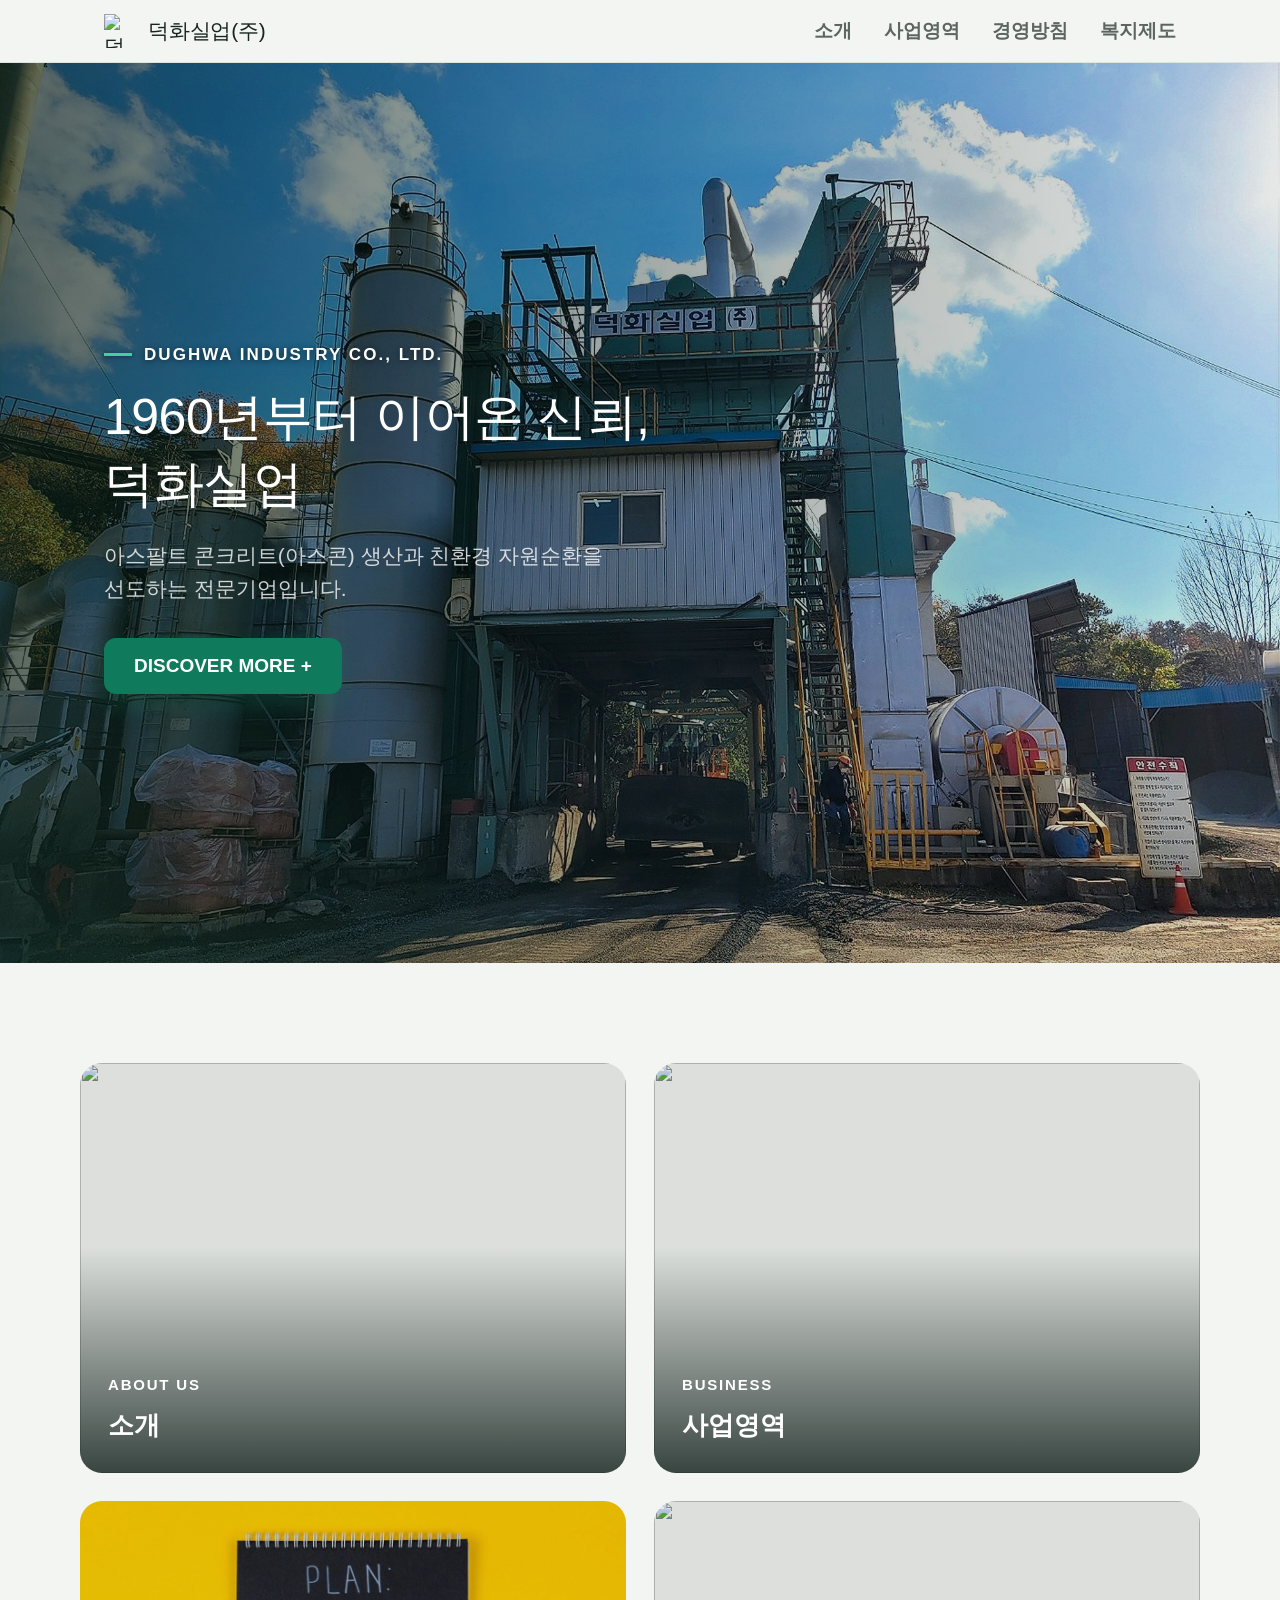
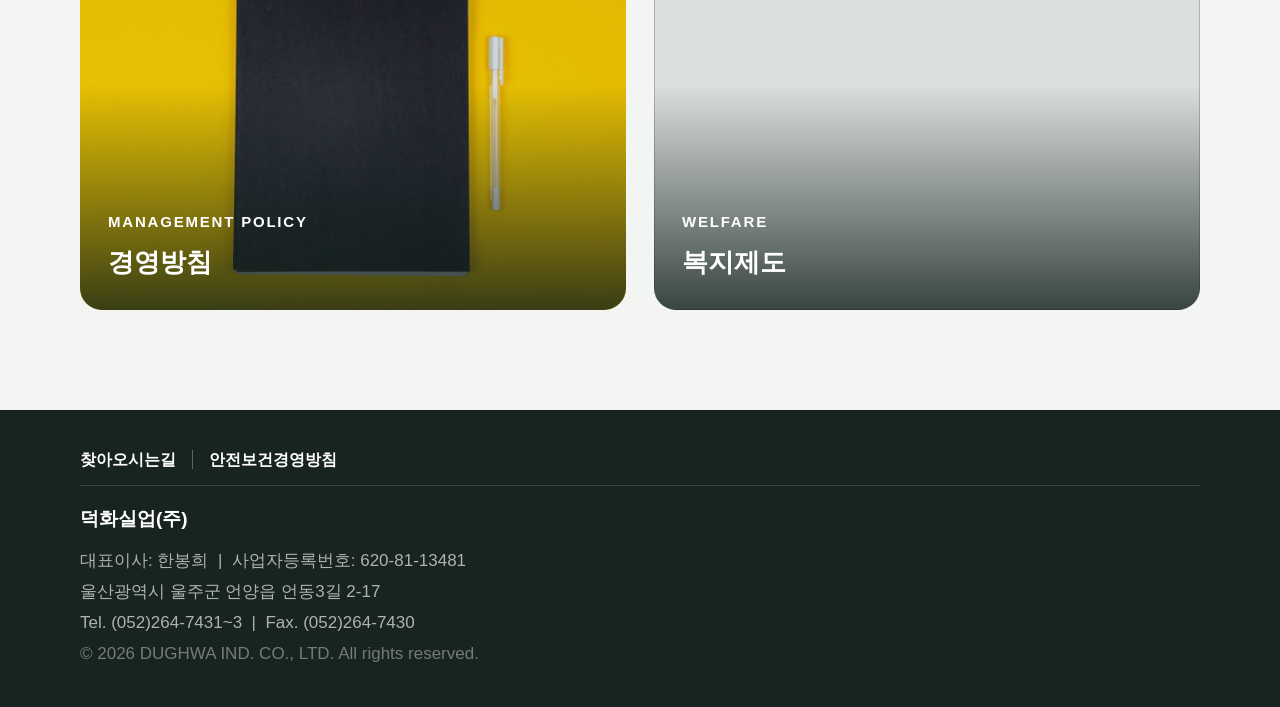
==== index.html @ 5bfc0c5b "생산 품목 5칸의 빈 칸 해소(윗줄 3·아랫줄 2 확장), 포장 구성에 마우스 올린 층이 커지는 효과 추가 Co-Authored-By: Claude Sonnet 5.5 <norep" ====
<!DOCTYPE html>
<html lang="ko">
<head>
<meta charset="UTF-8">
<meta name="viewport" content="width=device-width, initial-scale=1.0">
<title>덕화실업(주)</title>
<meta name="description" content="덕화실업(주) 홈페이지">
<link rel="preconnect" href="https://fonts.googleapis.com">
<link rel="preconnect" href="https://fonts.gstatic.com" crossorigin>
<link href="https://fonts.googleapis.com/css2?family=Black+Han+Sans&display=swap" rel="stylesheet">
<link rel="stylesheet" href="https://cdn.jsdelivr.net/gh/orioncactus/pretendard@v1.3.9/dist/web/variable/pretendardvariable-dynamic-subset.min.css">
<link rel="stylesheet" href="css/style.css?v=19">
</head>
<body>

<header class="site-header" id="siteHeader">
  <div class="header-inner">
    <a href="index.html" class="logo">
      <span class="logo-mark"><img src="img/logo.png" alt="덕화실업"></span>
      <span class="logo-text">덕화실업(주)</span>
    </a>
    <nav class="site-nav" id="siteNav">
      <a href="about.html">소개</a>
      <a href="business.html">사업영역</a>
      <a href="policy.html">경영방침</a>
      <a href="welfare.html">복지제도</a>
    </nav>
    <button class="nav-toggle" id="navToggle" aria-label="메뉴 열기" aria-expanded="false">
      <span></span><span></span><span></span>
    </button>
  </div>
</header>

<main>

  <section class="hero" id="home">
    <div class="hero-bg hero-slideshow" aria-hidden="true" id="heroSlideshow">
      <img src="img/hero-plant.jpg" alt="" class="is-active">
      <img src="img/hero-dryer.jpg" alt="">
      <img src="img/hero-crusher.jpg" alt="">
      <div class="hero-overlay"></div>
    </div>
    <div class="hero-content">
      <p class="eyebrow">DUGHWA INDUSTRY CO., LTD.</p>
      <h1>1960년부터 이어온 신뢰,<br>덕화실업</h1>
      <p class="hero-sub">아스팔트 콘크리트(아스콘) 생산과 친환경 자원순환을 선도하는 전문기업입니다.</p>
      <a href="#home-links" class="btn-primary">DISCOVER MORE +</a>
    </div>
  </section>

  <section class="home-links" id="home-links">
    <div class="home-links-inner">
      <div class="home-link-grid">
        <a href="about.html" class="home-link-card">
          <img src="img/plant-crusher.jpg" alt="">
          <div class="home-link-tint"></div>
          <div class="home-link-caption">
            <p class="preview-eyebrow">ABOUT US</p>
            <h3>소개</h3>
          </div>
          <div class="home-link-overlay">
            <p class="preview-eyebrow">ABOUT US</p>
            <h3>소개</h3>
            <p>60년이 넘는 시간 동안 아스콘 생산의 한 길을 걸어온 덕화실업의 회사 소개와 연혁을 확인해보세요.</p>
            <span class="preview-link">바로가기 →</span>
          </div>
        </a>
        <a href="business.html" class="home-link-card">
          <img src="img/home-business-photo.jpg" alt="">
          <div class="home-link-tint"></div>
          <div class="home-link-caption">
            <p class="preview-eyebrow">BUSINESS</p>
            <h3>사업영역</h3>
          </div>
          <div class="home-link-overlay">
            <p class="preview-eyebrow">BUSINESS</p>
            <h3>사업영역</h3>
            <p>일반가열아스콘부터 자원순환형 신제품 순환상온아스팔트까지, 덕화실업의 사업영역을 소개합니다.</p>
            <span class="preview-link">바로가기 →</span>
          </div>
        </a>
        <a href="policy.html" class="home-link-card">
          <img src="img/policy-plan.jpg" alt="">
          <div class="home-link-tint"></div>
          <div class="home-link-caption">
            <p class="preview-eyebrow">MANAGEMENT POLICY</p>
            <h3>경영방침</h3>
          </div>
          <div class="home-link-overlay">
            <p class="preview-eyebrow">MANAGEMENT POLICY</p>
            <h3>경영방침</h3>
            <p>품질에는 정직을, 환경에는 책임을, 현장에는 안전을 — 덕화실업의 경영방침을 확인해보세요.</p>
            <span class="preview-link">바로가기 →</span>
          </div>
        </a>
        <a href="welfare.html" class="home-link-card">
          <img src="img/home-welfare-photo.jpg" alt="">
          <div class="home-link-tint"></div>
          <div class="home-link-caption">
            <p class="preview-eyebrow">WELFARE</p>
            <h3>복지제도</h3>
          </div>
          <div class="home-link-overlay">
            <p class="preview-eyebrow">WELFARE</p>
            <h3>복지제도</h3>
            <p>임직원과 함께 성장하는 덕화실업의 복지제도를 확인해보세요.</p>
            <span class="preview-link">바로가기 →</span>
          </div>
        </a>
      </div>
    </div>
  </section>

</main>

<footer class="site-footer">
  <div class="footer-inner">
    <div class="footer-links"><a href="about.html#location">찾아오시는길</a><a href="safety.html">안전보건경영방침</a></div>
    <div class="footer-logo">덕화실업(주)</div>
    <p>대표이사: 한봉희 &nbsp;|&nbsp; 사업자등록번호: 620-81-13481</p>
    <p>울산광역시 울주군 언양읍 언동3길 2-17</p>
    <p>Tel. (052)264-7431~3 &nbsp;|&nbsp; Fax. (052)264-7430</p>
    <p class="footer-copy">© 2026 DUGHWA IND. CO., LTD. All rights reserved.</p>
  </div>
</footer>

<script src="js/script.js?v=2"></script>
</body>
</html>
---- css/style.css ----
:root {
  --ink: #182420;
  --ink-soft: #5c655f;
  --stone: #26302c;
  --accent: #0f7a5c;
  --accent-dark: #0b5a43;
  --bg: #f3f5f2;
  --card-bg: #ffffff;
  --border: #dde3dd;
  --max: 1120px;
}

* { margin: 0; padding: 0; box-sizing: border-box; }
html { scroll-snap-type: none; }
@media (max-width: 640px) { html { scroll-behavior: smooth; } }

body {
  font-family: "Pretendard Variable", Pretendard, -apple-system, sans-serif;
  font-size: 21px;
  color: var(--ink);
  background: var(--bg);
  line-height: 1.6;
  word-break: keep-all;
  overflow-wrap: break-word;
  overflow-x: hidden; /* .section-band 의 100vw 풀블리드가 스크롤바 폭만큼 살짝 넘치는 것 방지 */
}

h1, h2, h3, .btn-primary, .preview-link {
  font-family: "Pretendard Variable", Pretendard, -apple-system, sans-serif;
}

img, svg { display: block; max-width: 100%; }
a { color: inherit; text-decoration: none; }

/* ---------- Header ---------- */
.site-header {
  position: sticky;
  top: 0;
  z-index: 100;
  background: rgba(243, 245, 242, 0.9);
  backdrop-filter: blur(8px);
  border-bottom: 1px solid var(--border);
}
.header-inner {
  max-width: var(--max);
  margin: 0 auto;
  display: flex;
  align-items: center;
  justify-content: space-between;
  padding: 14px 24px;
}
.logo { display: flex; align-items: center; gap: 10px; }
.logo-mark { width: 34px; height: 34px; flex-shrink: 0; }
.logo-mark svg, .logo-mark img { width: 100%; height: 100%; object-fit: contain; }
.logo-text { font-family: "Pretendard Variable", Pretendard, -apple-system, sans-serif; font-size: 21px; font-weight: 500; letter-spacing: -0.01em; }
.logo-text em { font-style: normal; font-weight: 600; color: var(--ink-soft); margin-left: 2px; }

.site-nav { display: flex; gap: 32px; }
.site-nav a { font-size: 19px; font-weight: 600; color: var(--ink-soft); transition: color .15s; }
.site-nav a:hover, .site-nav a.active { color: var(--accent-dark); }

.nav-toggle {
  display: none;
  flex-direction: column;
  justify-content: center;
  gap: 5px;
  width: 34px; height: 34px;
  background: none; border: none; cursor: pointer;
}
.nav-toggle span { width: 100%; height: 2px; background: var(--ink); border-radius: 2px; }

/* ---------- Slow zoom (Ken Burns) ---------- */
@keyframes slowZoom {
  from { transform: scale(1); }
  to { transform: scale(1.12); }
}
.hero-bg img {
  /* 확대(slowZoom) 효과는 사진이 너무 확대돼 보여 제거 */
  animation: none;
}

/* ---------- Hero ---------- */
.hero {
  position: relative;
  min-height: 100vh;
  display: flex;
  align-items: center;
  overflow: hidden;
  color: #fff;
  scroll-snap-align: start;
}
.hero-bg { position: absolute; inset: 0; z-index: 0; overflow: hidden; }
.hero-bg svg, .hero-bg img { width: 100%; height: 100%; object-fit: cover; display: block; }
.hero-slideshow img {
  position: absolute;
  inset: 0;
  opacity: 0;
  transition: opacity 1.4s ease;
}
.hero-slideshow img.is-active { opacity: 1; }

.hero-overlay {
  position: absolute;
  inset: 0;
  background: linear-gradient(90deg, rgba(8,28,20,.66) 0%, rgba(8,28,20,.40) 45%, rgba(8,28,20,.10) 100%);
}
.hero-content {
  position: relative;
  z-index: 1;
  max-width: var(--max);
  margin: 0 auto;
  padding: 100px 24px;
  width: 100%;
}
.eyebrow {
  display: inline-flex;
  align-items: center;
  gap: 12px;
  font-size: 17px;
  font-weight: 700;
  letter-spacing: 0.12em;
  color: #fff;
  margin-bottom: 16px;
  text-shadow: 0 1px 6px rgba(0,0,0,.6);
}
.eyebrow::before {
  content: "";
  width: 28px;
  height: 3px;
  background: #3fd0a2;
  box-shadow: 0 1px 4px rgba(0,0,0,.45);
}
.hero h1 {
  font-size: 50px;
  font-weight: 400;
  letter-spacing: -0.01em;
  line-height: 1.35;
  margin-bottom: 20px;
}
.hero-sub {
  font-size: 21px;
  color: rgba(255,255,255,0.8);
  max-width: 560px;
  margin-bottom: 32px;
}
.btn-primary {
  display: inline-block;
  background: var(--accent);
  color: #fff;
  font-weight: 700;
  font-size: 19px;
  padding: 13px 30px;
  border-radius: 12px;
  box-shadow: 0 10px 24px rgba(15,122,92,.28);
  transition: background .15s, transform .15s, box-shadow .15s;
}
.btn-primary:hover { background: var(--accent-dark); transform: translateY(-2px); box-shadow: 0 14px 28px rgba(15,122,92,.34); }

/* ---------- Page banner (subpages) - 포인트 바로 장성아스콘과 차별화 ---------- */
.page-banner {
  position: relative;
  min-height: 260px;
  display: flex;
  align-items: center;
  overflow: hidden;
  color: #fff;
  background: var(--ink);
}
.page-banner .hero-bg img { object-fit: cover; object-position: center 35%; }
.banner-accent-bar {
  height: 6px;
  background: linear-gradient(90deg, var(--accent) 0%, var(--accent-dark) 100%);
}
.page-banner-content {
  position: relative;
  z-index: 1;
  max-width: var(--max);
  margin: 0 auto;
  padding: 0 24px;
  width: 100%;
}
.page-banner h1 { font-size: 39px; font-weight: 400; letter-spacing: -0.01em; }

/* ---------- Home links: 카드형 그리드 (장성아스콘의 풀스크린 스크롤스냅 방식과 구조 차별화) ---------- */
.home-links { padding: 100px 24px; background: var(--bg); }
.home-links-inner { max-width: var(--max); margin: 0 auto; }
.home-link-grid { display: grid; grid-template-columns: repeat(2, 1fr); gap: 28px; }
.home-link-card {
  position: relative;
  display: block;
  aspect-ratio: 4 / 3;
  border-radius: 22px;
  overflow: hidden;
  transition: transform .2s ease, box-shadow .2s ease;
}
.home-link-card:hover { transform: translateY(-4px); box-shadow: 0 20px 40px rgba(15,30,25,.2); }
.home-link-card > img { position: absolute; inset: 0; width: 100%; height: 100%; object-fit: cover; display: block; transition: transform .5s ease; }
.home-link-card:hover > img { transform: scale(1.08); }
.home-link-tint { position: absolute; inset: 0; background: linear-gradient(180deg, rgba(15,30,25,.1) 45%, rgba(15,30,25,.82) 100%); }
.home-link-caption { position: absolute; left: 0; right: 0; bottom: 0; padding: 26px 28px; transition: opacity .2s ease; }
.home-link-card:hover .home-link-caption { opacity: 0; }
.home-link-caption .preview-eyebrow, .home-link-caption h3 { color: #fff; }
.home-link-caption h3 { font-size: 26px; font-weight: 600; margin-top: 8px; }
.home-link-overlay {
  position: absolute;
  inset: 0;
  display: flex;
  flex-direction: column;
  align-items: center;
  justify-content: center;
  text-align: center;
  padding: 28px;
  background: rgba(11,90,67,.93);
  opacity: 0;
  transition: opacity .3s ease;
}
.home-link-card:hover .home-link-overlay { opacity: 1; }
.home-link-overlay .preview-eyebrow { color: rgba(255,255,255,.85); }
.home-link-overlay h3 { color: #fff; font-size: 24px; font-weight: 600; margin: 8px 0 12px; }
.home-link-overlay p { font-size: 15px; color: rgba(255,255,255,.92); line-height: 1.65; margin-bottom: 16px; max-width: 320px; }
.home-link-overlay .preview-link { color: #fff; border-bottom-color: #fff; }
.preview-eyebrow { font-size: 15px; font-weight: 700; letter-spacing: 0.12em; color: var(--accent); }
.preview-link {
  display: inline-flex;
  align-items: center;
  gap: 6px;
  font-weight: 600;
  font-size: 17px;
  color: var(--ink);
  width: fit-content;
  border-bottom: 2px solid var(--accent);
  padding-bottom: 4px;
  transition: color .15s;
}
.preview-link:hover { color: var(--accent-dark); }

@media (max-width: 760px) {
  .home-link-grid { grid-template-columns: 1fr; }
  .home-links { padding: 72px 20px; }
}

/* ---------- Sections ---------- */
.section { padding: 88px 24px; }
.section-inner { max-width: var(--max); margin: 0 auto; }
.section-desc { color: var(--ink); font-size: 23px; font-weight: 600; line-height: 1.6; margin-bottom: 40px; }

/* 소개 페이지: 개요/CEO인사말/연혁/오시는길이 흰색-기본색 밴드로 번갈아 이어짐 */
.section-about, .section-business, .section-people, .section-welfare { background: var(--bg); padding: 0; }

/* 사업영역 이동탭 (인성 홈페이지 "연구개발" 탭 구도 참고) - 가운데 정렬, 클릭 시 화면 전환 */
.biz-tabs {
  position: sticky;
  top: 63px;
  z-index: 40;
  background: var(--card-bg);
  border-bottom: 1px solid var(--border);
  display: flex;
  justify-content: center;
  gap: 8px;
}
.biz-tabs button {
  appearance: none;
  -webkit-appearance: none;
  background: none;
  border: none;
  border-bottom: 3px solid transparent;
  font-family: "Pretendard Variable", Pretendard, -apple-system, sans-serif;
  cursor: pointer;
  text-align: center;
  padding: 20px 28px;
  font-size: 16px;
  font-weight: 700;
  letter-spacing: .04em;
  color: var(--ink-soft);
  transition: color .15s, border-color .15s;
}
.biz-tabs button:hover { color: var(--ink); }
.biz-tabs button.active { color: var(--accent-dark); border-bottom-color: var(--accent); }

@media (max-width: 640px) {
  .biz-tabs button { font-size: 13px; padding: 16px 14px; }
}
.section-title-plain {
  font-family: "Pretendard Variable", Pretendard, -apple-system, sans-serif;
  font-size: 28px;
  font-weight: 600;
  color: var(--ink);
  margin-bottom: 24px;
}
.section-band {
  position: relative;
  left: 50%;
  transform: translateX(-50%);
  width: 100vw;
  padding: 64px 0;
}
.section-band.band-white { background: var(--card-bg); }
.section-band.band-base { background: var(--bg); }
.section-band-inner { max-width: var(--max); margin: 0 auto; padding: 0 24px; }

.overview-panel { padding-top: 8px; }
.overview-title { text-align: center; font-size: 28px; font-weight: 600; margin-bottom: 32px; }
.overview-lead { text-align: center; font-size: 25px; font-weight: 700; line-height: 1.55; margin: 0 auto 48px; max-width: 780px; }
.overview-lead strong { color: var(--accent-dark); }

.overview-body { display: flex; align-items: center; gap: 48px; }
.overview-text { flex: 1 1 55%; min-width: 0; }
.overview-text p { font-size: 17px; color: var(--ink-soft); line-height: 1.8; margin-bottom: 16px; }
.overview-text p:last-child { margin-bottom: 0; }
.overview-text strong { color: var(--ink); }
.overview-photo { flex: 1 1 45%; border-radius: 22px; overflow: hidden; box-shadow: 0 16px 40px rgba(15,30,25,.14); }
.overview-photo img { width: 100%; height: 100%; object-fit: cover; }
.overview-photo-sketch {
  background: #fff;
  border: 1px solid var(--border);
  box-shadow: none;
  padding: 12px;
}
.overview-photo-sketch img { object-fit: contain; }

@media (max-width: 760px) {
  .overview-body { flex-direction: column-reverse; gap: 24px; }
  .overview-text, .overview-photo { flex: none; width: 100%; }
}

/* 연혁: 10년 단위 구간이 좌우로 번갈아 배치되는 타임라인 */
.decade-timeline { display: flex; flex-direction: column; gap: 64px; margin-top: 8px; }
.decade-label { text-align: center; margin-bottom: 36px; }
.decade-label h4 { font-size: 24px; font-weight: 600; color: var(--ink); margin-bottom: 10px; }
.decade-range { display: block; font-size: 42px; font-weight: 700; color: var(--accent); letter-spacing: .02em; line-height: 1.1; }

.decade-row { display: grid; grid-template-columns: 1fr 1fr; }
.decade-content { display: flex; flex-direction: column; gap: 28px; max-width: 460px; }

.decade-row.align-right { justify-items: start; }
.decade-row.align-right .decade-content {
  grid-column: 2;
  position: relative;
  border-left: 2px solid var(--border);
  padding-left: 30px;
}
.decade-row.align-left { justify-items: end; }
.decade-row.align-left .decade-content {
  grid-column: 1;
  position: relative;
  border-right: 2px solid var(--border);
  padding-right: 30px;
  text-align: right;
}

/* 구간 시작점을 표시하는 큰 원형 마커 (연혁 구간당 1개) */
.decade-content::before {
  content: "";
  position: absolute;
  top: -6px;
  width: 14px;
  height: 14px;
  border-radius: 50%;
  background: var(--card-bg);
  border: 3px solid var(--accent);
}
.decade-row.align-right .decade-content::before { left: -8px; }
.decade-row.align-left .decade-content::before { right: -8px; }

/* 각 연도 항목은 작은 눈금으로 표시 */
.decade-entry { position: relative; }
.decade-entry::before {
  content: "";
  position: absolute;
  top: 15px;
  width: 14px;
  height: 2px;
  background: var(--border);
}
.decade-row.align-right .decade-entry::before { left: -30px; }
.decade-row.align-left .decade-entry::before { right: -30px; }

.decade-year { display: block; font-size: 26px; font-weight: 700; color: var(--ink); margin-bottom: 6px; }
.decade-desc { display: block; font-size: 16px; color: var(--ink-soft); line-height: 1.55; }

@media (max-width: 760px) {
  .decade-row.align-right, .decade-row.align-left { grid-template-columns: 1fr; justify-items: stretch; }
  .decade-row.align-right .decade-content,
  .decade-row.align-left .decade-content {
    grid-column: 1;
    max-width: none;
    border-left: 2px solid var(--border);
    border-right: none;
    padding-left: 26px;
    padding-right: 0;
    text-align: left;
  }
  .decade-row.align-left .decade-content::before { left: -8px; right: auto; }
  .decade-row.align-left .decade-entry::before { left: -26px; right: auto; }
}

.panel {
  background: var(--card-bg);
  border: 1px solid var(--border);
  border-radius: 22px;
  padding: 32px 28px;
}
.subsection { margin-top: 56px; }
.subsection-title { font-size: 25px; font-weight: 400; margin-bottom: 20px; }
.subsection .panel { margin-top: 0; }
.panel > .subsection-title { padding-left: 24px; margin-bottom: 24px; }

/* 개요/CEO인사말/오시는길 제목: Black Han Sans 대신 Pretendard로 얇게 */
.overview-title,
.ceo-section .subsection-title,
#location .subsection-title {
  font-family: "Pretendard Variable", Pretendard, -apple-system, sans-serif;
  font-weight: 600;
}

.ceo-section { text-align: center; }
.ceo-greeting p { font-size: 19px; color: var(--ink); line-height: 1.8; margin: 0 auto 16px; max-width: 760px; }
.ceo-greeting p:last-child { margin-bottom: 0; }
.ceo-name { text-align: center; font-size: 19px; }
.ceo-name strong { font-size: 22px; }

.info-table { display: flex; flex-direction: column; }
.info-table > div {
  display: flex;
  padding: 14px 0;
  border-bottom: 1px solid var(--border);
  font-size: 19px;
}
.info-table > div:last-child { border-bottom: none; padding-bottom: 0; }
.info-table dt { width: 120px; flex-shrink: 0; font-weight: 700; color: var(--ink-soft); }
.info-table dd { font-weight: 500; }

.timeline { display: flex; flex-direction: column; }
.timeline-item {
  display: flex;
  gap: 24px;
  padding: 12px 0;
  border-bottom: 1px solid var(--border);
  font-size: 18px;
}
.timeline-item:last-child { border-bottom: none; padding-bottom: 0; }
.timeline-date { width: 98px; flex-shrink: 0; font-weight: 700; color: var(--accent-dark); }
.timeline-desc { color: var(--ink); }

.location-grid { display: grid; grid-template-columns: 1fr; gap: 24px; align-items: start; }
.location-panel h3 { font-size: 21px; font-weight: 600; margin-bottom: 14px; color: var(--accent-dark); }
.location-panel p { font-size: 19px; color: var(--ink-soft); margin-top: 2px; }
.location-bar {
  border-top: 1px solid var(--border);
  border-bottom: 1px solid var(--border);
  padding: 16px 0;
  display: flex;
  flex-direction: column;
  gap: 8px;
  margin-bottom: 20px;
}
.location-bar-item { display: flex; gap: 14px; font-size: 16px; }
.location-bar-item strong { width: 96px; flex-shrink: 0; font-weight: 700; }
.location-bar-item span { color: var(--ink-soft); }
.location-map iframe { width: 100%; height: 320px; border: 0; border-radius: 20px; display: block; }
.map-link {
  display: inline-block;
  margin-top: 10px;
  font-size: 14px;
  font-weight: 700;
  color: var(--accent-dark);
}
.map-link:hover { text-decoration: underline; }

/* ---------- Business cards ---------- */
.section-business { background: var(--card-bg); }
.card-grid { margin-top: 40px; display: grid; grid-template-columns: repeat(3, 1fr); gap: 24px; }
.card {
  background: var(--bg);
  border: 1px solid var(--border);
  border-radius: 22px;
  padding: 32px 28px;
}
.card-icon { display: inline-flex; width: 48px; height: 48px; color: var(--accent-dark); margin-bottom: 20px; }
.card h3 { font-size: 22px; font-weight: 700; margin-bottom: 8px; }
.card p { font-size: 19px; color: var(--ink-soft); line-height: 1.7; }

/* ---------- 사업영역: 제목 뱃지 ---------- */
.pavement-title {
  display: inline-block;
  margin-top: 48px;
  margin-bottom: 16px;
  padding: 8px 16px;
  background: var(--ink);
  color: #fff;
  border-radius: 12px;
  font-size: 18px;
  font-weight: 700;
  box-shadow: 0 6px 16px rgba(15,30,25,.25);
}
h3.pavement-title:first-of-type { margin-top: 8px; }
.pavement-title-lg { margin-top: 96px; }

/* ---------- 제품 카드 ---------- */
.product-grid { display: grid; grid-template-columns: repeat(2, 1fr); gap: 16px; }
.product-card {
  background: var(--card-bg);
  border: 1px solid var(--border);
  border-radius: 20px;
  padding: 24px;
}
.product-card h4 { font-size: 19px; font-weight: 600; margin-bottom: 6px; }
.product-card h4 em { display: block; font-style: normal; font-weight: 500; font-size: 13px; color: var(--ink-soft); margin-top: 2px; }
.product-card p { font-size: 15px; color: var(--ink-soft); line-height: 1.6; }

@media (max-width: 640px) {
  .product-grid { grid-template-columns: 1fr; }
}

/* ---------- 아스콘의 재료: 완성품(중앙)-재료(동서남북) 다이어그램, 마우스오버로 설명 전환 ---------- */
.material-showcase {
  position: relative;
  margin-top: 24px;
  background: var(--card-bg);
  border: 1px solid var(--border);
  border-radius: 22px;
  padding: 36px;
}
.material-diagram { display: flex; align-items: center; gap: 56px; }

/* 다이어그램: 400x400 고정 캔버스에 중앙(완성품)+동서남북(재료) 배치, 연결선은 절대좌표 계산값 (호버 확대시 겹침 방지를 위해 간격 확장) */
.material-diagram-visual {
  position: relative;
  flex: 0 0 400px;
  width: 400px;
  height: 436px;
}
.material-line {
  position: absolute;
  background: var(--border);
  z-index: 0;
  transition: background-color .2s ease;
}
.line-top { left: 198.5px; top: 100px; width: 3px; height: 45px; }
.line-bottom { left: 198.5px; top: 255px; width: 3px; height: 45px; }
.line-left { left: 100px; top: 198.5px; width: 45px; height: 3px; }
.line-right { left: 255px; top: 198.5px; width: 45px; height: 3px; }

.material-node {
  position: absolute;
  z-index: 1;
  appearance: none;
  -webkit-appearance: none;
  background: none;
  border: none;
  padding: 0;
  cursor: pointer;
  display: flex;
  flex-direction: column;
  align-items: center;
  gap: 16px;
}
.material-node img {
  display: block;
  object-fit: cover;
  border: 3px solid var(--card-bg);
  box-shadow: 0 6px 16px rgba(15,30,25,.18);
  transition: filter .25s ease, transform .25s ease, box-shadow .25s ease, border-color .25s ease;
}
.material-node-label {
  font-size: 13px;
  font-weight: 600;
  color: var(--ink-soft);
  transition: color .2s ease;
}
.material-node-center { top: 145px; left: 145px; }
.material-node-center img { width: 110px; height: 110px; border-radius: 20px; }
.material-node-top { top: 8px; left: 50%; transform: translateX(-50%); }
.material-node-bottom { top: 300px; left: 50%; transform: translateX(-50%); }
.material-node-left { left: 8px; top: 154px; }
.material-node-right { right: 8px; top: 154px; }
.material-node-top img,
.material-node-bottom img,
.material-node-left img,
.material-node-right img { width: 92px; height: 92px; border-radius: 50%; }

/* 활성/비활성 강조: 활성 노드는 확대+포인트컬러 링, 나머지는 흑백으로 가라앉힘 */
.material-node.is-active img { border-color: var(--accent); transform: scale(1.08); box-shadow: 0 10px 26px rgba(15,122,92,.4); }
.material-node.is-active .material-node-label { color: var(--accent-dark); font-weight: 700; }
.material-node.is-dimmed img { filter: grayscale(75%) brightness(.72); }
.material-node.is-dimmed .material-node-label { color: var(--border); }

.material-text { flex: 1 1 45%; min-width: 0; }
.material-name {
  font-size: 30px;
  font-weight: 700;
  color: var(--accent-dark);
  margin-bottom: 16px;
  transition: opacity .2s ease;
}
.material-desc {
  font-size: 16px;
  line-height: 1.7;
  color: var(--ink-soft);
  margin-bottom: 14px;
  min-height: 1.7em;
}
.material-points { list-style: none; margin: 0; padding: 0; display: flex; flex-direction: column; gap: 8px; }
.material-points li {
  position: relative;
  padding-left: 18px;
  font-size: 15px;
  line-height: 1.6;
  color: var(--ink-soft);
}
.material-points li::before {
  content: "";
  position: absolute;
  left: 0;
  top: 9px;
  width: 6px;
  height: 6px;
  border-radius: 50%;
  background: var(--accent);
}

@media (max-width: 860px) {
  .material-diagram { flex-direction: column; gap: 32px; }
  .material-diagram-visual { flex: none; }
  .material-text { flex: none; width: 100%; }
}


/* ---------- 아스팔트 포장 단면 다이어그램 (덕화실업 제공 참고 도면 기준: 포장=표층~노상, 노체는 별도) ---------- */
.pavement-block { display: flex; gap: 32px; align-items: stretch; }
.pavement-visual {
  flex: 1 1 45%;
  display: flex;
  flex-direction: column;
  border-radius: 22px;
  overflow: hidden;
  box-shadow: 0 12px 32px rgba(15,30,25,.18);
}
.pavement-layer {
  position: relative;
  display: flex;
  align-items: center;
  padding-left: 20px;
  cursor: pointer;
  outline: none;
  transition: filter .25s ease, flex-grow .45s cubic-bezier(.2,.7,.2,1);
}
.pavement-visual:hover .pavement-layer { filter: brightness(.5) saturate(.7); }
.pavement-visual:hover .pavement-layer:hover,
.pavement-layer:focus-visible { filter: brightness(1.15) saturate(1.05); }
.pavement-layer span {
  display: inline-flex;
  flex-direction: column;
  align-items: flex-start;
  background: rgba(255,255,255,.95);
  color: var(--ink);
  padding: 6px 14px;
  border-radius: 999px;
  font-size: 13px;
  font-weight: 700;
  letter-spacing: .01em;
  box-shadow: 0 4px 12px rgba(0,0,0,.22);
  pointer-events: none;
}
.pavement-layer span em { display: block; font-style: normal; font-weight: 500; font-size: 10px; letter-spacing: normal; opacity: .65; }
/* 실측 두께 비율로 flex-grow 지정: 표층5 : 중간층6 : 기층15 — 각 층은 실제 노면·골재 질감 사진 위에 어두운 막을 얹어 표시 */
.layer-surface { flex: 5; background: linear-gradient(rgba(8,18,14,.30), rgba(8,18,14,.30)), url("../img/pavement/surface.jpg") center / cover; }
.layer-binder { flex: 6; background: linear-gradient(rgba(8,18,14,.28), rgba(8,18,14,.28)), url("../img/pavement/binder.jpg?v=2") center / cover; border-top: 2px solid rgba(255,255,255,.18); }
.layer-base { flex: 15; background: linear-gradient(rgba(8,18,14,.30), rgba(8,18,14,.30)), url("../img/pavement/base.jpg?v=2") center / cover; border-top: 2px solid rgba(255,255,255,.18); }

/* 우측: 클릭/마우스오버한 층 하나만 보여주는 단일 상세 패널 (장성아스콘의 6줄 나열형 목록과 구조 자체를 차별화) */
.pavement-detail {
  flex: 1 1 55%;
  background: var(--ink);
  border-radius: 22px;
  padding: 40px 40px 32px;
  display: flex;
  flex-direction: column;
  justify-content: center;
  color: #fff;
}
.pavement-detail-index { font-size: 13px; font-weight: 700; letter-spacing: .14em; color: var(--accent); margin-bottom: 16px; }
.pavement-detail-name { font-size: 30px; font-weight: 700; margin-bottom: 8px; }
.pavement-detail-spec { display: block; font-size: 14px; color: rgba(255,255,255,.5); margin-bottom: 20px; }
.pavement-detail-desc { font-size: 16px; line-height: 1.75; color: rgba(255,255,255,.85); }
.pavement-detail-hint { margin-top: 28px; padding-top: 20px; border-top: 1px solid rgba(255,255,255,.14); font-size: 13px; color: rgba(255,255,255,.4); }

@media (max-width: 860px) {
  .pavement-block { flex-direction: column; }
  .pavement-visual { flex: none; height: 220px; flex-direction: row; }
}

/* ---------- 아스콘의 종류: 5가지 단면 비교 - 이미지 없이 실제 공장 사진 위 텍스트 타일 그리드, 마우스오버 시 설명 오버레이 ---------- */
.comparison-panel {
  margin-top: 24px;
  background: var(--card-bg);
  border: 1px solid var(--border);
  border-radius: 22px;
  padding: 28px;
}
.comparison-title { font-size: 22px; font-weight: 600; color: var(--ink); margin-bottom: 20px; }
.comparison-title span { display: block; font-size: 14px; font-weight: 500; color: var(--ink-soft); margin-top: 4px; }

.comparison-photo-grid {
  position: relative;
  border-radius: 18px;
  overflow: hidden;
  background: linear-gradient(160deg, var(--accent-dark) 0%, var(--ink) 100%);
}
.comparison-grid { position: relative; display: grid; grid-template-columns: repeat(6, 1fr); }
.comparison-grid .comparison-cell { grid-column: span 2; }
.comparison-grid .comparison-cell:nth-child(n+4) { grid-column: span 3; }
.comparison-cell {
  position: relative;
  min-height: 170px;
  display: flex;
  align-items: center;
  justify-content: center;
  padding: 20px;
  border: 1px solid rgba(255,255,255,.22);
  cursor: pointer;
  overflow: hidden;
}
.comparison-label {
  color: #fff;
  font-size: 18px;
  font-weight: 700;
  text-align: center;
  letter-spacing: .01em;
  transition: opacity .25s ease;
}
.comparison-cell:hover .comparison-label { opacity: 0; }
.comparison-overlay {
  position: absolute;
  inset: 0;
  display: flex;
  flex-direction: column;
  align-items: center;
  justify-content: center;
  text-align: center;
  padding: 20px;
  background: rgba(15,122,92,.94);
  opacity: 0;
  transition: opacity .3s ease;
  pointer-events: none;
}
.comparison-cell:hover .comparison-overlay { opacity: 1; }
.comparison-overlay h5 { color: #fff; font-size: 16px; font-weight: 700; margin-bottom: 4px; }
.comparison-overlay h5 em { display: block; font-style: normal; font-weight: 500; font-size: 12px; color: rgba(255,255,255,.8); margin-top: 2px; }
.comparison-overlay p { color: rgba(255,255,255,.95); font-size: 13px; line-height: 1.55; margin-top: 8px; }

@media (max-width: 760px) {
  .comparison-grid { grid-template-columns: repeat(2, 1fr); }
  .comparison-grid .comparison-cell, .comparison-grid .comparison-cell:nth-child(n+4) { grid-column: auto; }
  .comparison-grid .comparison-cell:last-child { grid-column: 1 / -1; }
}
@media (max-width: 480px) {
  .comparison-grid { grid-template-columns: 1fr; }
  .comparison-grid .comparison-cell:last-child { grid-column: auto; }
}

/* ---------- 아스콘 제조 공정 (원본 공정도 이미지) ---------- */
#tab-process .section-title-plain { text-align: center; }
.process-photo {
  max-width: 640px;
  margin: 0 auto 20px;
  background: var(--card-bg);
  border: 1px solid var(--border);
  border-radius: 22px;
  padding: 20px;
}
.process-photo img { width: 100%; height: auto; display: block; }
.process-side-note {
  margin-top: 14px;
  font-size: 14px;
  color: var(--ink-soft);
  text-align: center;
}

/* 순환 상온 아스팔트 혼합물 생산 및 시공 순서 (사진 + 화살표, 한 줄 유지) */
.photo-flow { display: flex; flex-wrap: nowrap; align-items: flex-start; gap: 6px; margin-top: 8px; }
.photo-step { flex: 1 1 0; min-width: 0; text-align: center; }
.photo-step figure,
.photo-step-pair-imgs figure {
  background: var(--card-bg);
  border-radius: 14px;
  overflow: hidden;
  border: 1px solid var(--border);
  padding: 4px;
}
.photo-step img { width: 100%; height: 100px; object-fit: cover; display: block; border-radius: 10px; }
.photo-step p { margin-top: 8px; font-size: 12px; font-weight: 600; color: var(--ink-soft); line-height: 1.4; }
.process-arrow { flex: 0 0 auto; width: 20px; height: 14px; color: var(--accent-dark); margin-top: 42px; }

.photo-step-pair { flex: 2 1 0; }
.photo-step-pair-imgs { display: flex; gap: 4px; }
.photo-step-pair-imgs figure { flex: 1 1 0; min-width: 0; }
.photo-step-pair-imgs img { width: 100%; height: 100px; object-fit: cover; display: block; border-radius: 10px; }

@media (max-width: 760px) {
  .photo-flow { flex-direction: column; gap: 10px; }
  .photo-step, .photo-step-pair { flex: none; width: 100%; }
  .photo-step img { height: 130px; }
  .process-arrow { transform: rotate(90deg); margin: 0 auto; width: 18px; }
}

/* ---------- People / policy values: 상단 배지 - 트리형 연결선 - 육각형 3개 (SG 등 타사 원형+점선호 디자인과 형태 구분) ---------- */
.section-people { background: var(--bg); }
.value-diagram { margin-top: 48px; text-align: center; }
.value-diagram-badge {
  display: inline-block;
  background: linear-gradient(135deg, var(--accent) 0%, var(--accent-dark) 100%);
  color: #fff;
  font-size: 16px;
  font-weight: 700;
  padding: 14px 30px;
  border-radius: 999px;
  box-shadow: 0 10px 24px rgba(15,122,92,.28);
}
.value-connector { display: block; width: 100%; height: 60px; color: var(--border); }
.value-connector line { stroke: currentColor; stroke-width: 1.5; }
.value-diagram-row { display: grid; grid-template-columns: repeat(3, 1fr); gap: 24px; }
.value-diagram-item {
  background: var(--card-bg);
  border: 1px solid var(--border);
  border-radius: 22px;
  padding: 36px 24px 28px;
}
.value-hex {
  width: 92px;
  height: 92px;
  margin: 0 auto 20px;
  display: flex;
  align-items: center;
  justify-content: center;
  clip-path: polygon(25% 4%, 75% 4%, 100% 50%, 75% 96%, 25% 96%, 0% 50%);
  color: #fff;
  font-size: 22px;
  font-weight: 700;
  box-shadow: 0 10px 22px rgba(15,30,25,.22);
}
.hex-1 { background: linear-gradient(135deg, #17936f 0%, #0f7a5c 100%); }
.hex-2 { background: linear-gradient(135deg, #0f7a5c 0%, #0b5a43 100%); }
.hex-3 { background: linear-gradient(135deg, #0b5a43 0%, #073a2b 100%); }
.value-diagram-item h3 { font-size: 21px; font-weight: 600; margin-bottom: 10px; }
.value-diagram-item p { font-size: 16px; color: var(--ink-soft); line-height: 1.6; }

/* ---------- Placeholder note ---------- */
.pending-note {
  padding: 24px;
  background: #e7f3ee;
  border: 1px solid #bfe0d2;
  border-radius: 20px;
  font-size: 17px;
  color: var(--ink-soft);
}

/* ---------- 복지제도 ---------- */
.section-welfare { background: var(--bg); }
.welfare-grid { margin-top: 40px; display: grid; grid-template-columns: repeat(3, 1fr); gap: 20px; }
.welfare-item {
  background: var(--card-bg);
  border: 1px solid var(--border);
  border-radius: 22px;
  padding: 28px 26px;
  transition: box-shadow .2s, border-color .2s;
}
.welfare-item:hover { border-color: var(--accent); box-shadow: 0 10px 24px rgba(15,30,25,.08); }
.welfare-icon {
  display: inline-flex;
  align-items: center;
  justify-content: center;
  width: 56px;
  height: 56px;
  padding: 13px;
  border-radius: 50%;
  background: linear-gradient(135deg, var(--accent) 0%, var(--accent-dark) 100%);
  color: #fff;
  margin-bottom: 16px;
}
.welfare-icon svg { fill: none; stroke: #fff; }
.welfare-item h3 { font-size: 19px; font-weight: 600; margin-bottom: 6px; }
.welfare-item p { font-size: 17px; color: var(--ink-soft); }
.welfare-note {
  grid-column: 1 / -1;
  margin-top: 4px;
  padding: 20px 24px;
  background: #e7f3ee;
  border: 1px solid #bfe0d2;
  border-radius: 20px;
  font-size: 17px;
  color: var(--ink-soft);
}

@media (max-width: 860px) {
  .welfare-grid { grid-template-columns: repeat(2, 1fr); }
}
@media (max-width: 640px) {
  .welfare-grid { grid-template-columns: 1fr; }
}

/* ---------- Footer ---------- */
.site-footer { background: var(--ink); color: rgba(255,255,255,0.65); padding: 40px 24px; }
.footer-inner { max-width: var(--max); margin: 0 auto; font-size: 17px; }
.footer-logo { font-size: 19px; font-weight: 700; color: #fff; margin-bottom: 12px; }
.footer-inner p { margin-top: 4px; }
.footer-copy { margin-top: 16px; color: rgba(255,255,255,0.4); }

/* ---------- Responsive ---------- */
@media (max-width: 860px) {
  .card-grid { grid-template-columns: 1fr; }
  .value-diagram-row { grid-template-columns: 1fr; gap: 28px; }
  .value-connector { display: none; }
  .location-grid { grid-template-columns: 1fr; gap: 20px; }
  .hero h1 { font-size: 37px; }
  .location-bar-item { flex-direction: column; gap: 4px; }
  .location-bar-item strong { width: auto; }
  .location-map iframe { height: 260px; }
}

@media (max-width: 640px) {
  .site-nav {
    position: absolute;
    top: 100%;
    left: 0;
    right: 0;
    background: var(--bg);
    border-bottom: 1px solid var(--border);
    flex-direction: column;
    gap: 0;
    padding: 8px 24px 16px;
    display: none;
  }
  .site-nav.open { display: flex; }
  .site-nav a { padding: 12px 0; border-bottom: 1px solid var(--border); }
  .nav-toggle { display: flex; }
  .hero-content { padding: 72px 24px; }
  .hero h1 { font-size: 32px; }
  body { font-size: 18px; }
}


/* 푸터 링크 줄 */
.footer-links { display: flex; flex-wrap: wrap; margin-bottom: 18px; padding-bottom: 16px; border-bottom: 1px solid rgba(255,255,255,.14); }
.footer-links a { color: #fff; font-size: 16px; font-weight: 600; padding-right: 16px; margin-right: 16px; border-right: 1px solid rgba(255,255,255,.3); line-height: 1.2; }
.footer-links a:last-child { border-right: none; margin-right: 0; padding-right: 0; }
.footer-links a:hover { color: #3fd0a2; }

/* 안전보건경영방침 페이지 */
.safety-lead { font-size: 21px; line-height: 1.8; color: var(--ink); padding: 26px 30px; background: var(--bg); border-left: 5px solid var(--accent); border-radius: 0 14px 14px 0; margin-bottom: 36px; }
.safety-list { list-style: none; margin: 0; padding: 0; display: flex; flex-direction: column; gap: 14px; }
.safety-list li { display: flex; gap: 22px; align-items: flex-start; padding: 22px 26px; background: var(--card-bg); border: 1px solid var(--border); border-radius: 16px; }
.safety-num { flex: 0 0 auto; font-size: 26px; font-weight: 800; color: var(--accent); line-height: 1.3; min-width: 40px; }
.safety-list p { margin: 0; font-size: 19px; line-height: 1.8; color: var(--ink); }
.safety-sign { margin-top: 40px; text-align: center; }
.safety-sign p { margin: 0 0 8px; font-size: 18px; color: var(--ink-soft); }
.safety-sign .safety-date { margin-top: 24px; font-size: 19px; color: var(--ink); }
.safety-sign .safety-ceo { font-size: 22px; color: var(--ink); }
.safety-sign .safety-ceo strong { font-size: 26px; margin-left: 6px; }
.safety-goals { display: grid; grid-template-columns: repeat(2, 1fr); gap: 18px; }
.safety-goal { background: var(--card-bg); border: 1px solid var(--border); border-radius: 18px; padding: 28px 30px; }
.safety-goal-num { display: inline-block; font-size: 15px; font-weight: 800; letter-spacing: .1em; color: #fff; background: var(--accent); border-radius: 999px; padding: 3px 12px; margin-bottom: 14px; }
.safety-goal p { margin: 0; font-size: 21px; line-height: 1.7; color: var(--ink); }
.safety-goal strong { color: var(--accent); white-space: nowrap; }
@media (max-width: 760px) { .safety-goals { grid-template-columns: 1fr; } .safety-lead { font-size: 18px; padding: 20px; } .safety-list li { padding: 18px 18px; gap: 14px; } .safety-list p { font-size: 17px; } .safety-goal p { font-size: 18px; } }

/* 안전보건경영방침 원본 문서 보기 */
.safety-original-desc { font-size: 18px; color: var(--ink-soft); margin: -18px 0 26px; }
.safety-original { display: flex; gap: 28px; justify-content: center; flex-wrap: wrap; }
.safety-doc { display: block; width: 340px; max-width: 100%; text-align: center; color: var(--ink); font-weight: 600; font-size: 17px; }
.safety-doc img { width: 100%; height: auto; border: 1px solid var(--border); border-radius: 6px; box-shadow: 0 14px 34px rgba(15,30,25,.16); transition: transform .2s ease, box-shadow .2s ease; background: #fff; }
.safety-doc:hover img { transform: translateY(-4px); box-shadow: 0 20px 44px rgba(15,30,25,.22); }
.safety-doc span { display: block; margin-top: 14px; }
.safety-download-wrap { text-align: center; margin-top: 34px; }
.safety-download { display: inline-flex; align-items: center; gap: 10px; background: var(--accent); color: #fff; font-size: 18px; font-weight: 700; padding: 14px 30px; border-radius: 999px; box-shadow: 0 8px 20px rgba(15,122,92,.28); transition: background .2s ease, transform .2s ease; }
.safety-download::before { content: '↓'; font-size: 20px; }
.safety-download:hover { background: var(--accent-dark); transform: translateY(-2px); }

.hero-slideshow img { object-position: center 40%; }
.page-banner .hero-bg img { object-position: center 45%; }

/* 포장 구성: 마우스를 올린(또는 포커스한) 층이 더 크게 커지는 효과 */
.pavement-visual:hover .layer-surface:hover, .layer-surface:focus-visible { flex-grow: 13; }
.pavement-visual:hover .layer-binder:hover, .layer-binder:focus-visible { flex-grow: 13; }
.pavement-visual:hover .layer-base:hover, .layer-base:focus-visible { flex-grow: 26; }
.pavement-layer span { transition: transform .3s ease; transform-origin: left center; }
.pavement-layer:hover span, .pavement-layer:focus-visible span { transform: scale(1.15); }
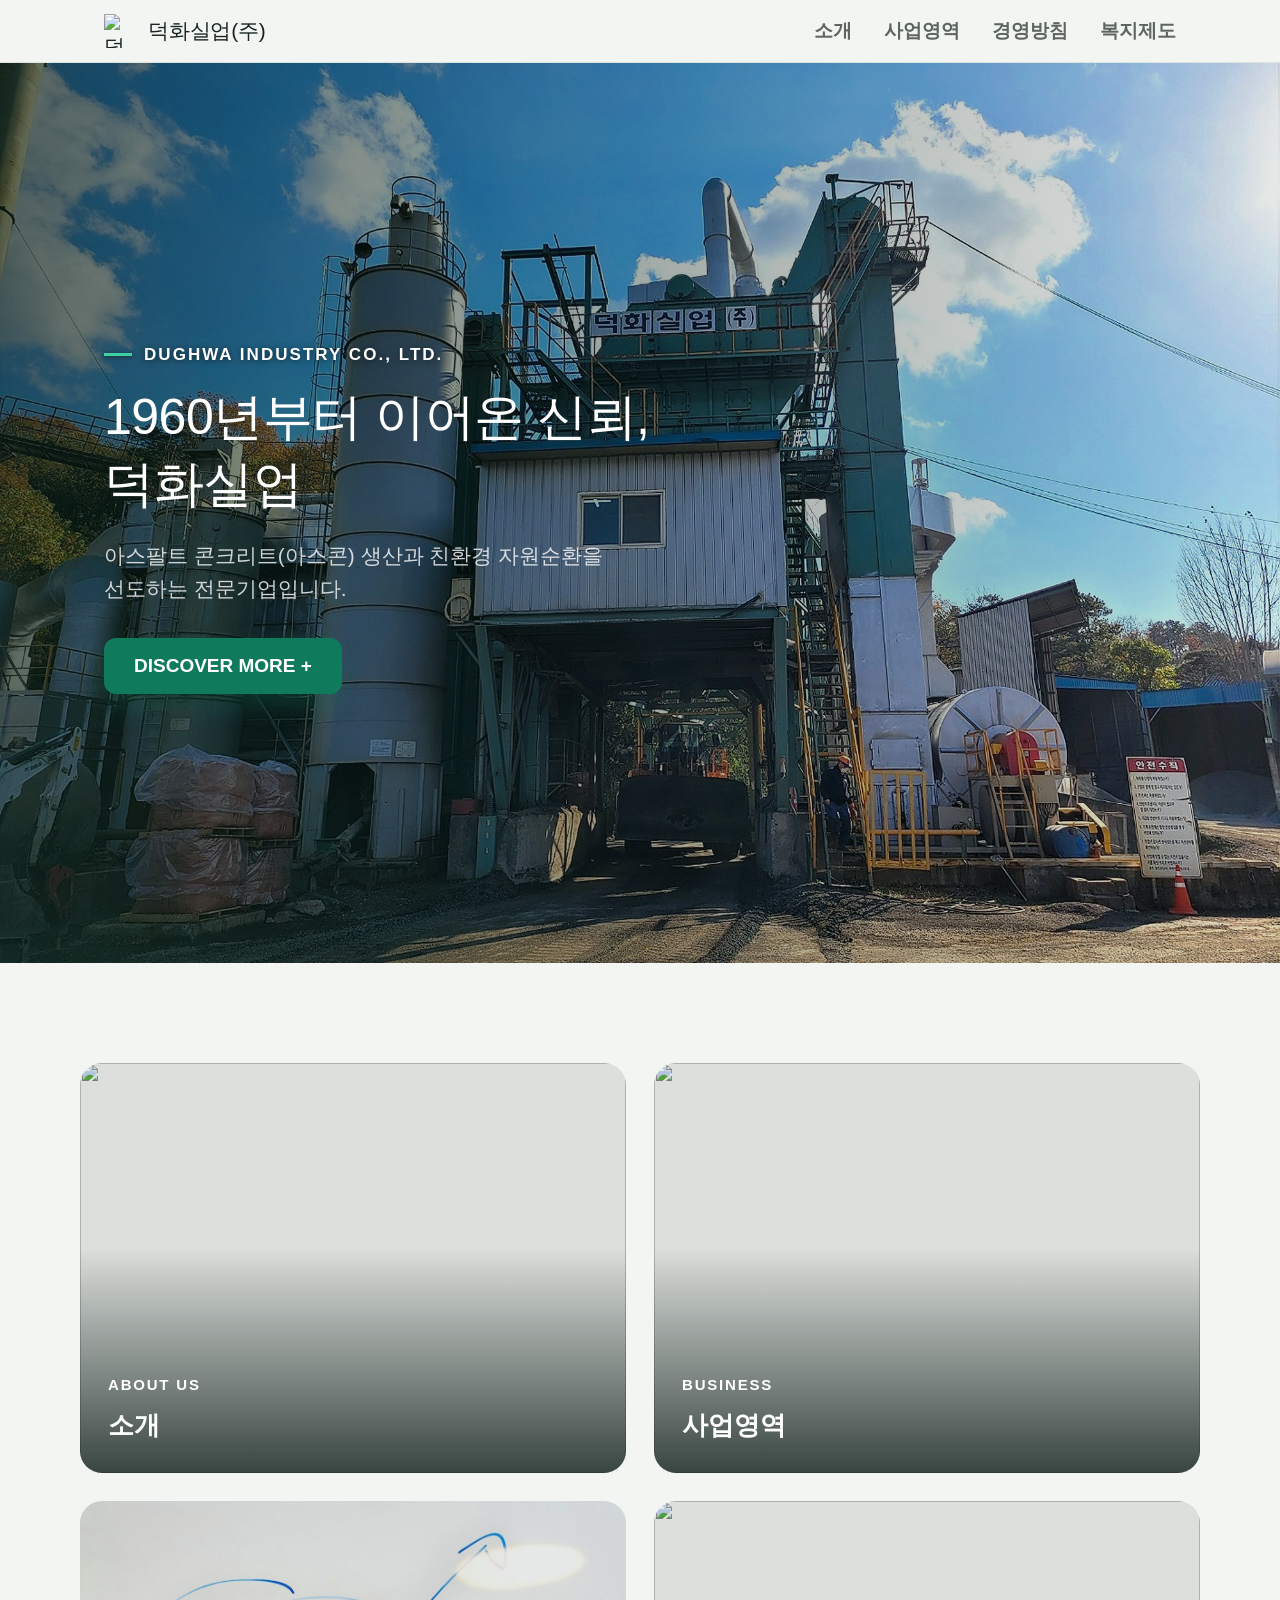
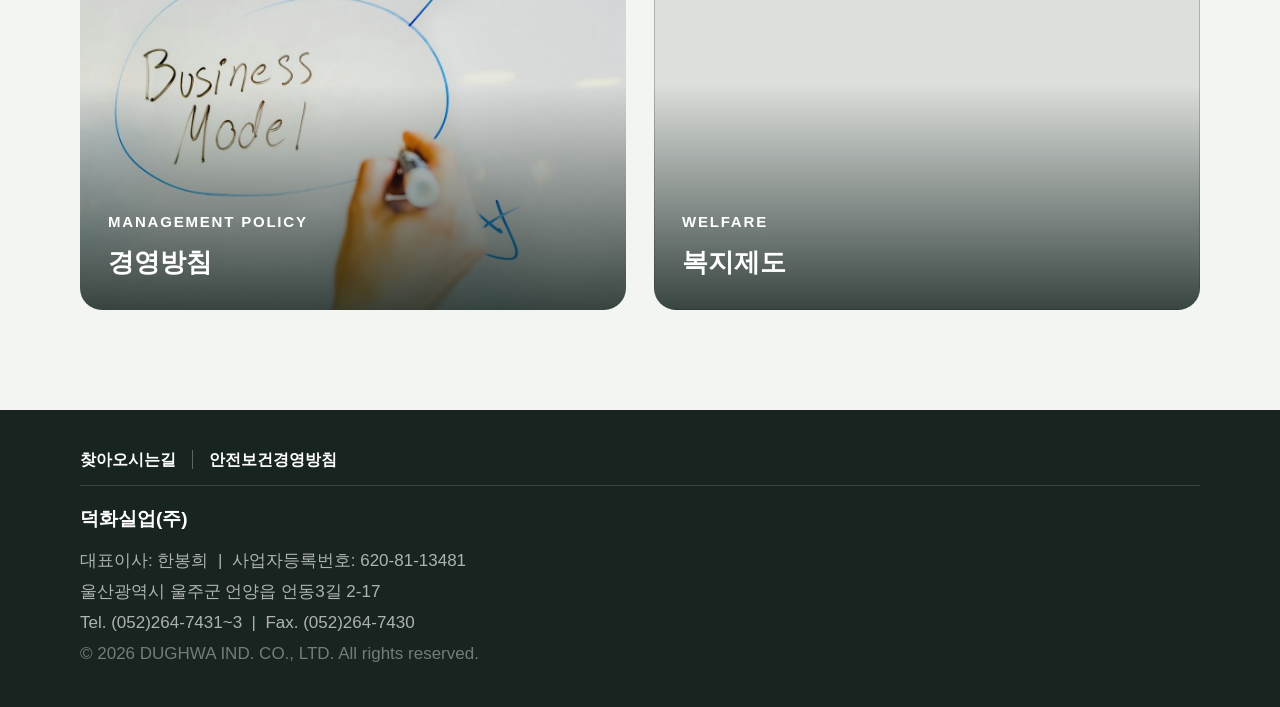
==== commit fc4a08c7: "메인 경영방침 카드 사진을 화이트보드에 손으로 쓰는 사진으로 교체 (얼굴 없음, Unsplash) Co-Authored-By: Claude Sonnet 5.5 <noreply@an" ====
--- a/index.html
+++ b/index.html
@@ -9,7 +9,7 @@
 <link rel="preconnect" href="https://fonts.gstatic.com" crossorigin>
 <link href="https://fonts.googleapis.com/css2?family=Black+Han+Sans&display=swap" rel="stylesheet">
 <link rel="stylesheet" href="https://cdn.jsdelivr.net/gh/orioncactus/pretendard@v1.3.9/dist/web/variable/pretendardvariable-dynamic-subset.min.css">
-<link rel="stylesheet" href="css/style.css?v=19">
+<link rel="stylesheet" href="css/style.css?v=23">
 </head>
 <body>
 
@@ -80,7 +80,7 @@
           </div>
         </a>
         <a href="policy.html" class="home-link-card">
-          <img src="img/policy-plan.jpg" alt="">
+          <img src="img/policy-board.jpg" alt="">
           <div class="home-link-tint"></div>
           <div class="home-link-caption">
             <p class="preview-eyebrow">MANAGEMENT POLICY</p>
--- a/css/style.css
+++ b/css/style.css
@@ -664,9 +664,9 @@
 }
 .pavement-layer span em { display: block; font-style: normal; font-weight: 500; font-size: 10px; letter-spacing: normal; opacity: .65; }
 /* 실측 두께 비율로 flex-grow 지정: 표층5 : 중간층6 : 기층15 — 각 층은 실제 노면·골재 질감 사진 위에 어두운 막을 얹어 표시 */
-.layer-surface { flex: 5; background: linear-gradient(rgba(8,18,14,.30), rgba(8,18,14,.30)), url("../img/pavement/surface.jpg") center / cover; }
-.layer-binder { flex: 6; background: linear-gradient(rgba(8,18,14,.28), rgba(8,18,14,.28)), url("../img/pavement/binder.jpg?v=2") center / cover; border-top: 2px solid rgba(255,255,255,.18); }
-.layer-base { flex: 15; background: linear-gradient(rgba(8,18,14,.30), rgba(8,18,14,.30)), url("../img/pavement/base.jpg?v=2") center / cover; border-top: 2px solid rgba(255,255,255,.18); }
+.layer-surface { flex: 5; background: linear-gradient(rgba(8,18,14,.08), rgba(8,18,14,.08)), url("../img/pavement/surface.jpg?v=4") center / cover; }
+.layer-binder { flex: 6; background: linear-gradient(rgba(8,18,14,.10), rgba(8,18,14,.10)), url("../img/pavement/binder.jpg?v=4") center / cover; border-top: 2px solid rgba(255,255,255,.18); }
+.layer-base { flex: 15; background: linear-gradient(rgba(8,18,14,.10), rgba(8,18,14,.10)), url("../img/pavement/base.jpg?v=4") center / cover; border-top: 2px solid rgba(255,255,255,.18); }
 
 /* 우측: 클릭/마우스오버한 층 하나만 보여주는 단일 상세 패널 (장성아스콘의 6줄 나열형 목록과 구조 자체를 차별화) */
 .pavement-detail {
@@ -707,9 +707,9 @@
   overflow: hidden;
   background: linear-gradient(160deg, var(--accent-dark) 0%, var(--ink) 100%);
 }
-.comparison-grid { position: relative; display: grid; grid-template-columns: repeat(6, 1fr); }
-.comparison-grid .comparison-cell { grid-column: span 2; }
-.comparison-grid .comparison-cell:nth-child(n+4) { grid-column: span 3; }
+.comparison-grid { position: relative; display: grid; grid-template-columns: repeat(3, 1fr); }
+.comparison-grid .comparison-cell:first-child { grid-row: span 2; min-height: 340px; }
+.comparison-grid .comparison-cell:first-child .comparison-label { font-size: 24px; }
 .comparison-cell {
   position: relative;
   min-height: 170px;
@@ -751,12 +751,11 @@
 
 @media (max-width: 760px) {
   .comparison-grid { grid-template-columns: repeat(2, 1fr); }
-  .comparison-grid .comparison-cell, .comparison-grid .comparison-cell:nth-child(n+4) { grid-column: auto; }
-  .comparison-grid .comparison-cell:last-child { grid-column: 1 / -1; }
+  .comparison-grid .comparison-cell:first-child { grid-row: auto; grid-column: 1 / -1; min-height: 190px; }
 }
 @media (max-width: 480px) {
   .comparison-grid { grid-template-columns: 1fr; }
-  .comparison-grid .comparison-cell:last-child { grid-column: auto; }
+  .comparison-grid .comparison-cell:first-child { grid-column: auto; }
 }
 
 /* ---------- 아스콘 제조 공정 (원본 공정도 이미지) ---------- */
@@ -985,3 +984,24 @@
 .pavement-visual:hover .layer-base:hover, .layer-base:focus-visible { flex-grow: 26; }
 .pavement-layer span { transition: transform .3s ease; transform-origin: left center; }
 .pavement-layer:hover span, .pavement-layer:focus-visible span { transform: scale(1.15); }
+
+/* ---------- 생산 품목 5칸: 제품별 색 + 노면 질감, 마우스를 올리면 해당 블록이 커짐 ---------- */
+.comparison-photo-grid { overflow: visible; background: none; border-radius: 0; }
+.comparison-grid { gap: 14px; }
+.comparison-cell:nth-child(1) { --c1: #4d6a86; --c2: #2b3d52; }
+.comparison-cell:nth-child(2) { --c1: #33b27a; --c2: #1d8658; }
+.comparison-cell:nth-child(3) { --c1: #ee6a52; --c2: #c13a26; }
+.comparison-cell:nth-child(4) { --c1: #4d8df0; --c2: #2c5fc0; }
+.comparison-cell:nth-child(5) { --c1: #1fb4c9; --c2: #0f8696; }
+.comparison-grid .comparison-cell {
+  border: none;
+  border-radius: 18px;
+  background:
+    linear-gradient(135deg, color-mix(in srgb, var(--c1) 88%, transparent), color-mix(in srgb, var(--c2) 80%, transparent)),
+    url("../img/pavement/surface.jpg?v=4") center / cover;
+  box-shadow: 0 8px 20px rgba(15,30,25,.12);
+  transition: transform .3s cubic-bezier(.2,.7,.2,1), box-shadow .3s ease;
+}
+.comparison-grid .comparison-cell:hover { transform: scale(1.07); z-index: 5; box-shadow: 0 24px 48px rgba(15,30,25,.30); }
+.comparison-grid .comparison-overlay { background: linear-gradient(135deg, var(--c1), var(--c2)); border-radius: 18px; }
+@media (hover: none) { .comparison-grid .comparison-cell:hover { transform: none; } }
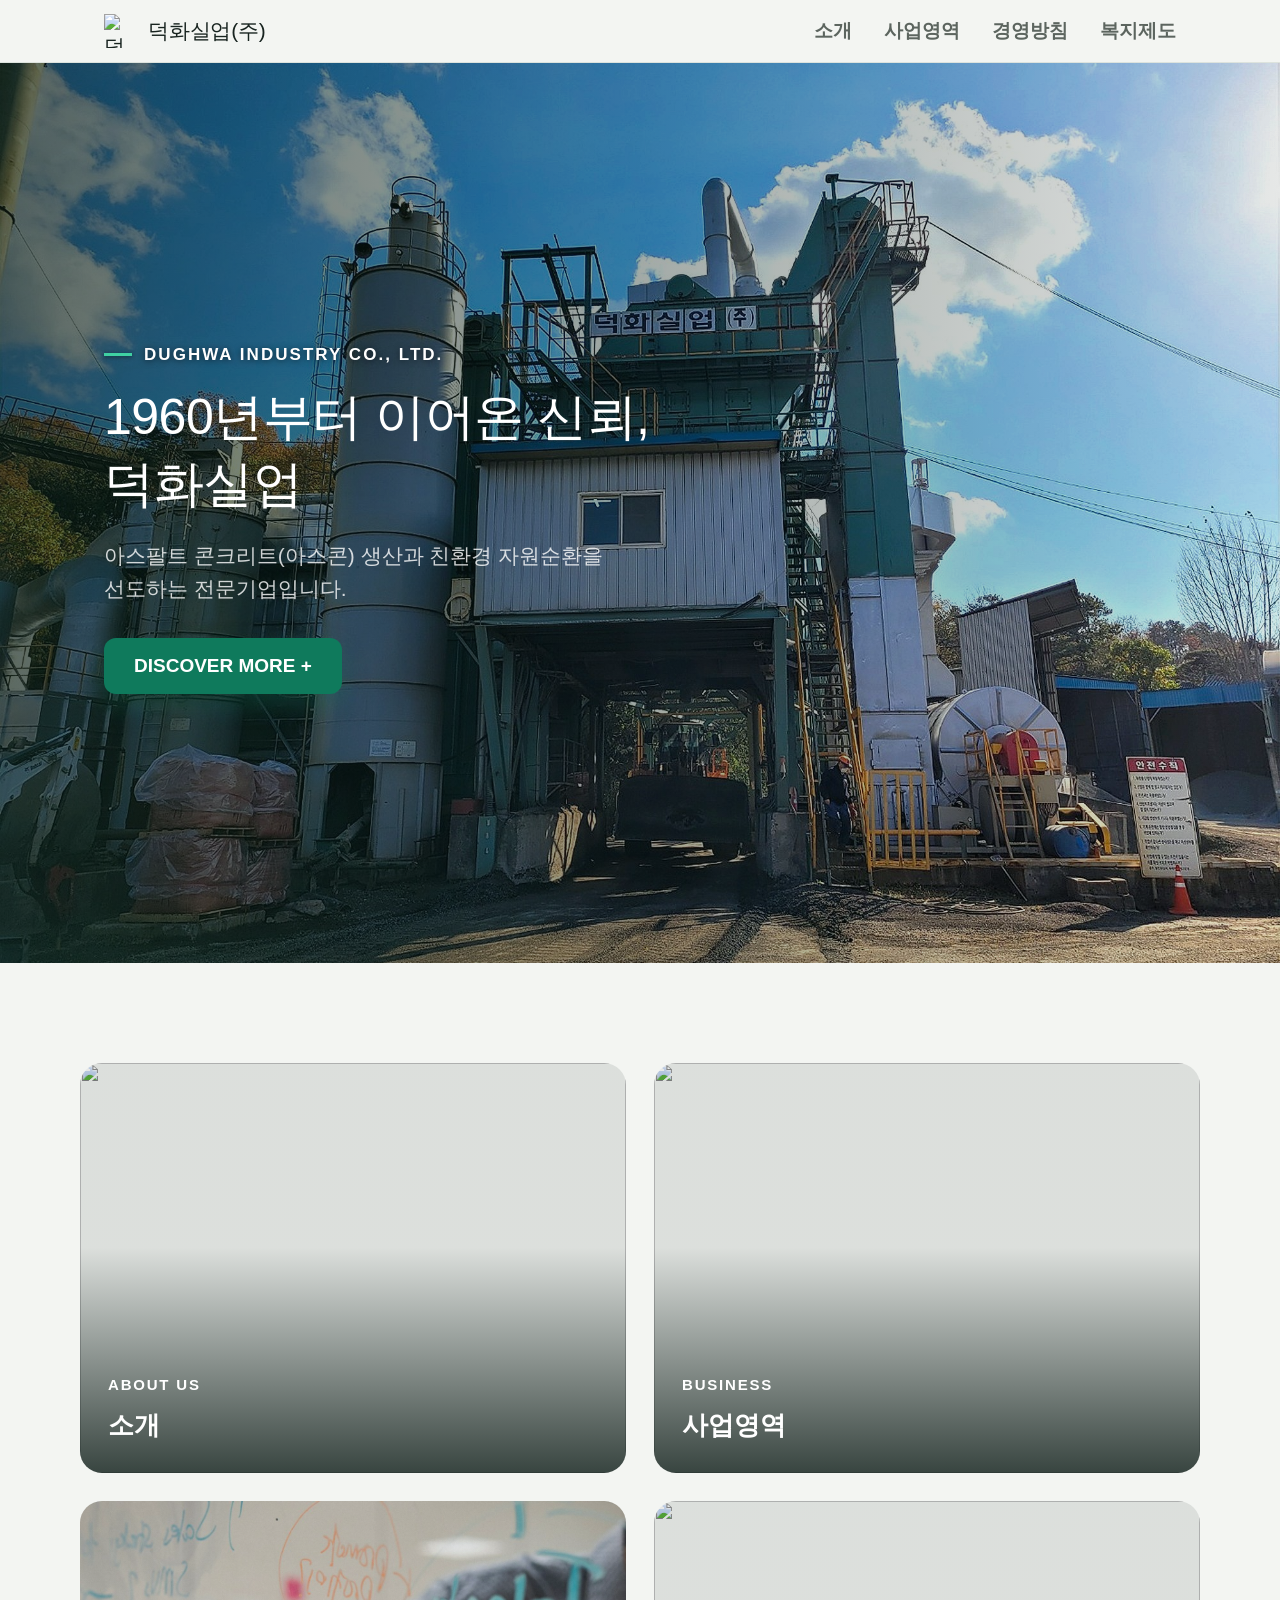
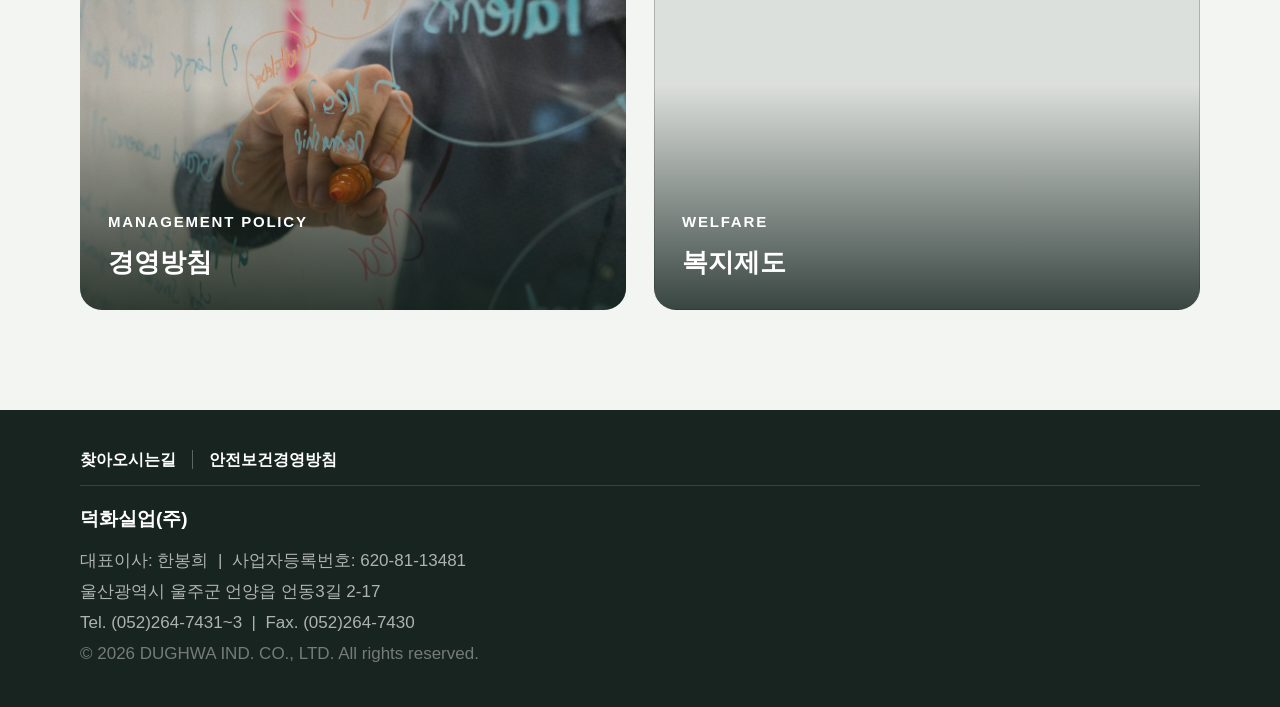
==== commit 6a67c788: "메인 경영방침 카드 사진을 유리 보드에 마커로 쓰는 손 사진으로 교체 (얼굴 없음, Unsplash) Co-Authored-By: Claude Sonnet 5.5 <noreply@" ====
--- a/index.html
+++ b/index.html
@@ -9,7 +9,7 @@
 <link rel="preconnect" href="https://fonts.gstatic.com" crossorigin>
 <link href="https://fonts.googleapis.com/css2?family=Black+Han+Sans&display=swap" rel="stylesheet">
 <link rel="stylesheet" href="https://cdn.jsdelivr.net/gh/orioncactus/pretendard@v1.3.9/dist/web/variable/pretendardvariable-dynamic-subset.min.css">
-<link rel="stylesheet" href="css/style.css?v=23">
+<link rel="stylesheet" href="css/style.css?v=24">
 </head>
 <body>
 
@@ -80,7 +80,7 @@
           </div>
         </a>
         <a href="policy.html" class="home-link-card">
-          <img src="img/policy-board.jpg" alt="">
+          <img src="img/policy-glass.jpg" alt="">
           <div class="home-link-tint"></div>
           <div class="home-link-caption">
             <p class="preview-eyebrow">MANAGEMENT POLICY</p>
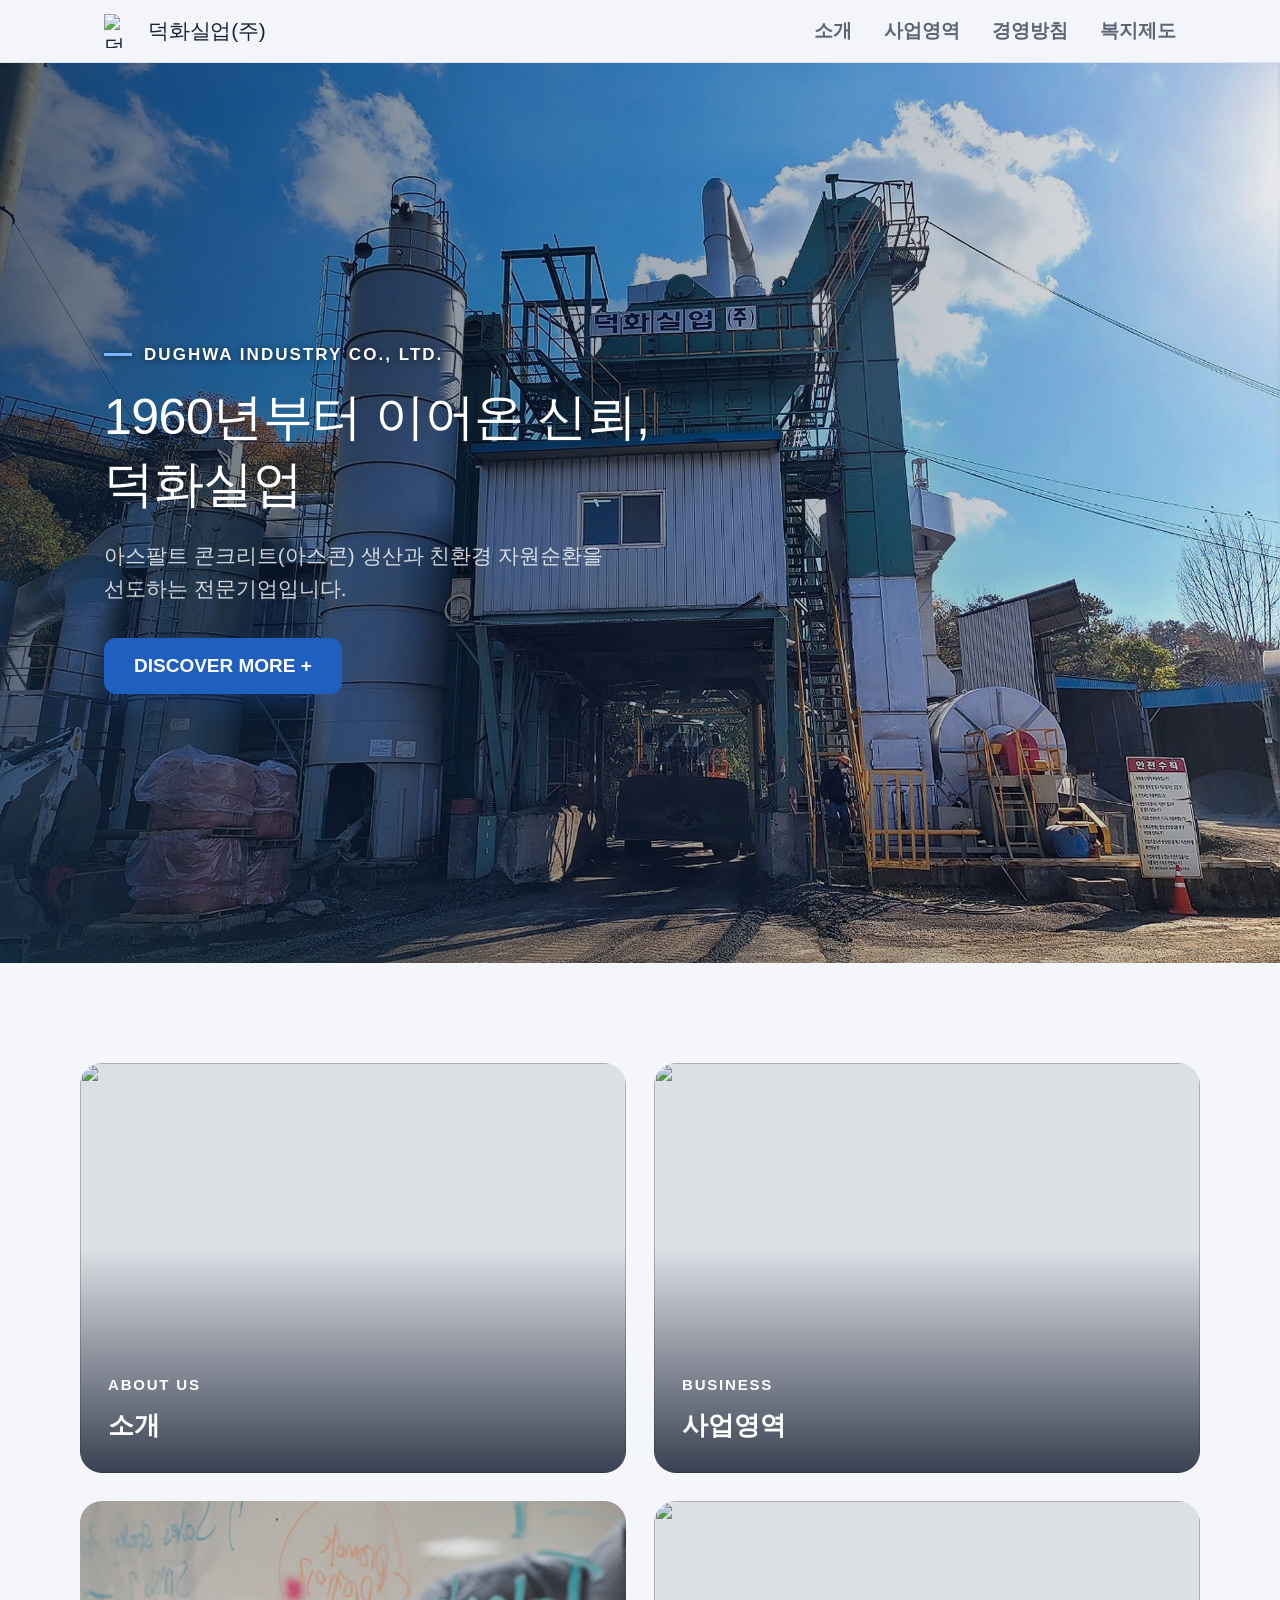
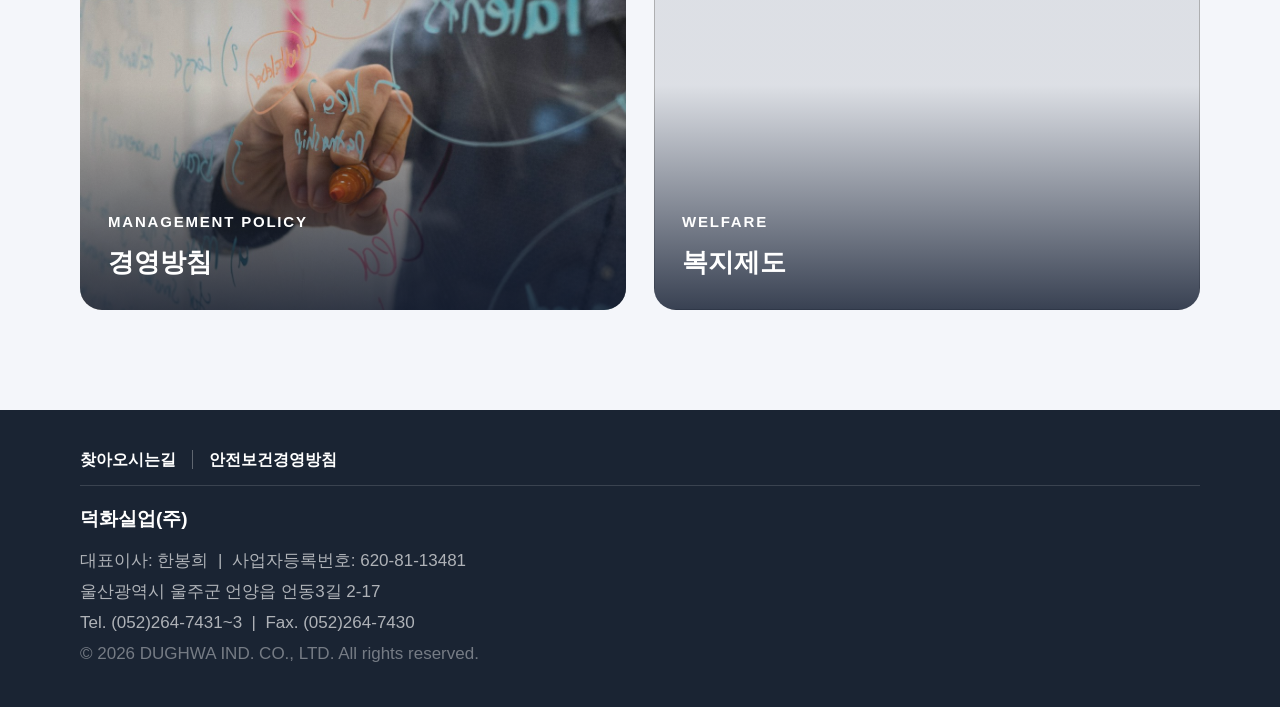
==== commit 5176fcef: "덕화 홈페이지 색상을 초록에서 깔끔한 남색·파랑 계열로 변경 Co-Authored-By: Claude Sonnet 5.5 <noreply@anthropic.com>" ====
--- a/index.html
+++ b/index.html
@@ -9,7 +9,7 @@
 <link rel="preconnect" href="https://fonts.gstatic.com" crossorigin>
 <link href="https://fonts.googleapis.com/css2?family=Black+Han+Sans&display=swap" rel="stylesheet">
 <link rel="stylesheet" href="https://cdn.jsdelivr.net/gh/orioncactus/pretendard@v1.3.9/dist/web/variable/pretendardvariable-dynamic-subset.min.css">
-<link rel="stylesheet" href="css/style.css?v=24">
+<link rel="stylesheet" href="css/style.css?v=26">
 </head>
 <body>
 
--- a/css/style.css
+++ b/css/style.css
@@ -1,12 +1,12 @@
 :root {
-  --ink: #182420;
-  --ink-soft: #5c655f;
-  --stone: #26302c;
-  --accent: #0f7a5c;
-  --accent-dark: #0b5a43;
-  --bg: #f3f5f2;
+  --ink: #1a2433;
+  --ink-soft: #5b6675;
+  --stone: #2a3441;
+  --accent: #1f5fbf;
+  --accent-dark: #174a96;
+  --bg: #f4f6fa;
   --card-bg: #ffffff;
-  --border: #dde3dd;
+  --border: #dde3ec;
   --max: 1120px;
 }
 
@@ -37,7 +37,7 @@
   position: sticky;
   top: 0;
   z-index: 100;
-  background: rgba(243, 245, 242, 0.9);
+  background: rgba(244, 246, 250, 0.9);
   backdrop-filter: blur(8px);
   border-bottom: 1px solid var(--border);
 }
@@ -102,7 +102,7 @@
 .hero-overlay {
   position: absolute;
   inset: 0;
-  background: linear-gradient(90deg, rgba(8,28,20,.66) 0%, rgba(8,28,20,.40) 45%, rgba(8,28,20,.10) 100%);
+  background: linear-gradient(90deg, rgba(10,28,56,.66) 0%, rgba(10,28,56,.40) 45%, rgba(10,28,56,.10) 100%);
 }
 .hero-content {
   position: relative;
@@ -127,7 +127,7 @@
   content: "";
   width: 28px;
   height: 3px;
-  background: #3fd0a2;
+  background: #7db4ff;
   box-shadow: 0 1px 4px rgba(0,0,0,.45);
 }
 .hero h1 {
@@ -151,10 +151,10 @@
   font-size: 19px;
   padding: 13px 30px;
   border-radius: 12px;
-  box-shadow: 0 10px 24px rgba(15,122,92,.28);
+  box-shadow: 0 10px 24px rgba(31,95,191,.28);
   transition: background .15s, transform .15s, box-shadow .15s;
 }
-.btn-primary:hover { background: var(--accent-dark); transform: translateY(-2px); box-shadow: 0 14px 28px rgba(15,122,92,.34); }
+.btn-primary:hover { background: var(--accent-dark); transform: translateY(-2px); box-shadow: 0 14px 28px rgba(31,95,191,.34); }
 
 /* ---------- Page banner (subpages) - 포인트 바로 장성아스콘과 차별화 ---------- */
 .page-banner {
@@ -193,10 +193,10 @@
   overflow: hidden;
   transition: transform .2s ease, box-shadow .2s ease;
 }
-.home-link-card:hover { transform: translateY(-4px); box-shadow: 0 20px 40px rgba(15,30,25,.2); }
+.home-link-card:hover { transform: translateY(-4px); box-shadow: 0 20px 40px rgba(15,25,45,.2); }
 .home-link-card > img { position: absolute; inset: 0; width: 100%; height: 100%; object-fit: cover; display: block; transition: transform .5s ease; }
 .home-link-card:hover > img { transform: scale(1.08); }
-.home-link-tint { position: absolute; inset: 0; background: linear-gradient(180deg, rgba(15,30,25,.1) 45%, rgba(15,30,25,.82) 100%); }
+.home-link-tint { position: absolute; inset: 0; background: linear-gradient(180deg, rgba(15,25,45,.1) 45%, rgba(15,25,45,.82) 100%); }
 .home-link-caption { position: absolute; left: 0; right: 0; bottom: 0; padding: 26px 28px; transition: opacity .2s ease; }
 .home-link-card:hover .home-link-caption { opacity: 0; }
 .home-link-caption .preview-eyebrow, .home-link-caption h3 { color: #fff; }
@@ -210,7 +210,7 @@
   justify-content: center;
   text-align: center;
   padding: 28px;
-  background: rgba(11,90,67,.93);
+  background: rgba(23,74,150,.93);
   opacity: 0;
   transition: opacity .3s ease;
 }
@@ -308,7 +308,7 @@
 .overview-text p { font-size: 17px; color: var(--ink-soft); line-height: 1.8; margin-bottom: 16px; }
 .overview-text p:last-child { margin-bottom: 0; }
 .overview-text strong { color: var(--ink); }
-.overview-photo { flex: 1 1 45%; border-radius: 22px; overflow: hidden; box-shadow: 0 16px 40px rgba(15,30,25,.14); }
+.overview-photo { flex: 1 1 45%; border-radius: 22px; overflow: hidden; box-shadow: 0 16px 40px rgba(15,25,45,.14); }
 .overview-photo img { width: 100%; height: 100%; object-fit: cover; }
 .overview-photo-sketch {
   background: #fff;
@@ -491,7 +491,7 @@
   border-radius: 12px;
   font-size: 18px;
   font-weight: 700;
-  box-shadow: 0 6px 16px rgba(15,30,25,.25);
+  box-shadow: 0 6px 16px rgba(15,25,45,.25);
 }
 h3.pavement-title:first-of-type { margin-top: 8px; }
 .pavement-title-lg { margin-top: 96px; }
@@ -559,7 +559,7 @@
   display: block;
   object-fit: cover;
   border: 3px solid var(--card-bg);
-  box-shadow: 0 6px 16px rgba(15,30,25,.18);
+  box-shadow: 0 6px 16px rgba(15,25,45,.18);
   transition: filter .25s ease, transform .25s ease, box-shadow .25s ease, border-color .25s ease;
 }
 .material-node-label {
@@ -580,7 +580,7 @@
 .material-node-right img { width: 92px; height: 92px; border-radius: 50%; }
 
 /* 활성/비활성 강조: 활성 노드는 확대+포인트컬러 링, 나머지는 흑백으로 가라앉힘 */
-.material-node.is-active img { border-color: var(--accent); transform: scale(1.08); box-shadow: 0 10px 26px rgba(15,122,92,.4); }
+.material-node.is-active img { border-color: var(--accent); transform: scale(1.08); box-shadow: 0 10px 26px rgba(31,95,191,.4); }
 .material-node.is-active .material-node-label { color: var(--accent-dark); font-weight: 700; }
 .material-node.is-dimmed img { filter: grayscale(75%) brightness(.72); }
 .material-node.is-dimmed .material-node-label { color: var(--border); }
@@ -634,7 +634,7 @@
   flex-direction: column;
   border-radius: 22px;
   overflow: hidden;
-  box-shadow: 0 12px 32px rgba(15,30,25,.18);
+  box-shadow: 0 12px 32px rgba(15,25,45,.18);
 }
 .pavement-layer {
   position: relative;
@@ -664,9 +664,9 @@
 }
 .pavement-layer span em { display: block; font-style: normal; font-weight: 500; font-size: 10px; letter-spacing: normal; opacity: .65; }
 /* 실측 두께 비율로 flex-grow 지정: 표층5 : 중간층6 : 기층15 — 각 층은 실제 노면·골재 질감 사진 위에 어두운 막을 얹어 표시 */
-.layer-surface { flex: 5; background: linear-gradient(rgba(8,18,14,.08), rgba(8,18,14,.08)), url("../img/pavement/surface.jpg?v=4") center / cover; }
-.layer-binder { flex: 6; background: linear-gradient(rgba(8,18,14,.10), rgba(8,18,14,.10)), url("../img/pavement/binder.jpg?v=4") center / cover; border-top: 2px solid rgba(255,255,255,.18); }
-.layer-base { flex: 15; background: linear-gradient(rgba(8,18,14,.10), rgba(8,18,14,.10)), url("../img/pavement/base.jpg?v=4") center / cover; border-top: 2px solid rgba(255,255,255,.18); }
+.layer-surface { flex: 5; background: linear-gradient(rgba(10,20,36,.08), rgba(10,20,36,.08)), url("../img/pavement/surface.jpg?v=4") center / cover; }
+.layer-binder { flex: 6; background: linear-gradient(rgba(10,20,36,.10), rgba(10,20,36,.10)), url("../img/pavement/binder.jpg?v=4") center / cover; border-top: 2px solid rgba(255,255,255,.18); }
+.layer-base { flex: 15; background: linear-gradient(rgba(10,20,36,.10), rgba(10,20,36,.10)), url("../img/pavement/base.jpg?v=4") center / cover; border-top: 2px solid rgba(255,255,255,.18); }
 
 /* 우측: 클릭/마우스오버한 층 하나만 보여주는 단일 상세 패널 (장성아스콘의 6줄 나열형 목록과 구조 자체를 차별화) */
 .pavement-detail {
@@ -739,7 +739,7 @@
   justify-content: center;
   text-align: center;
   padding: 20px;
-  background: rgba(15,122,92,.94);
+  background: rgba(31,95,191,.94);
   opacity: 0;
   transition: opacity .3s ease;
   pointer-events: none;
@@ -814,7 +814,7 @@
   font-weight: 700;
   padding: 14px 30px;
   border-radius: 999px;
-  box-shadow: 0 10px 24px rgba(15,122,92,.28);
+  box-shadow: 0 10px 24px rgba(31,95,191,.28);
 }
 .value-connector { display: block; width: 100%; height: 60px; color: var(--border); }
 .value-connector line { stroke: currentColor; stroke-width: 1.5; }
@@ -836,19 +836,19 @@
   color: #fff;
   font-size: 22px;
   font-weight: 700;
-  box-shadow: 0 10px 22px rgba(15,30,25,.22);
-}
-.hex-1 { background: linear-gradient(135deg, #17936f 0%, #0f7a5c 100%); }
-.hex-2 { background: linear-gradient(135deg, #0f7a5c 0%, #0b5a43 100%); }
-.hex-3 { background: linear-gradient(135deg, #0b5a43 0%, #073a2b 100%); }
+  box-shadow: 0 10px 22px rgba(15,25,45,.22);
+}
+.hex-1 { background: linear-gradient(135deg, #3a78d6 0%, #1f5fbf 100%); }
+.hex-2 { background: linear-gradient(135deg, #1f5fbf 0%, #174a96 100%); }
+.hex-3 { background: linear-gradient(135deg, #174a96 0%, #0d2547 100%); }
 .value-diagram-item h3 { font-size: 21px; font-weight: 600; margin-bottom: 10px; }
 .value-diagram-item p { font-size: 16px; color: var(--ink-soft); line-height: 1.6; }
 
 /* ---------- Placeholder note ---------- */
 .pending-note {
   padding: 24px;
-  background: #e7f3ee;
-  border: 1px solid #bfe0d2;
+  background: #e8f0fb;
+  border: 1px solid #c3d6f1;
   border-radius: 20px;
   font-size: 17px;
   color: var(--ink-soft);
@@ -864,7 +864,7 @@
   padding: 28px 26px;
   transition: box-shadow .2s, border-color .2s;
 }
-.welfare-item:hover { border-color: var(--accent); box-shadow: 0 10px 24px rgba(15,30,25,.08); }
+.welfare-item:hover { border-color: var(--accent); box-shadow: 0 10px 24px rgba(15,25,45,.08); }
 .welfare-icon {
   display: inline-flex;
   align-items: center;
@@ -884,8 +884,8 @@
   grid-column: 1 / -1;
   margin-top: 4px;
   padding: 20px 24px;
-  background: #e7f3ee;
-  border: 1px solid #bfe0d2;
+  background: #e8f0fb;
+  border: 1px solid #c3d6f1;
   border-radius: 20px;
   font-size: 17px;
   color: var(--ink-soft);
@@ -943,7 +943,7 @@
 .footer-links { display: flex; flex-wrap: wrap; margin-bottom: 18px; padding-bottom: 16px; border-bottom: 1px solid rgba(255,255,255,.14); }
 .footer-links a { color: #fff; font-size: 16px; font-weight: 600; padding-right: 16px; margin-right: 16px; border-right: 1px solid rgba(255,255,255,.3); line-height: 1.2; }
 .footer-links a:last-child { border-right: none; margin-right: 0; padding-right: 0; }
-.footer-links a:hover { color: #3fd0a2; }
+.footer-links a:hover { color: #7db4ff; }
 
 /* 안전보건경영방침 페이지 */
 .safety-lead { font-size: 21px; line-height: 1.8; color: var(--ink); padding: 26px 30px; background: var(--bg); border-left: 5px solid var(--accent); border-radius: 0 14px 14px 0; margin-bottom: 36px; }
@@ -967,11 +967,11 @@
 .safety-original-desc { font-size: 18px; color: var(--ink-soft); margin: -18px 0 26px; }
 .safety-original { display: flex; gap: 28px; justify-content: center; flex-wrap: wrap; }
 .safety-doc { display: block; width: 340px; max-width: 100%; text-align: center; color: var(--ink); font-weight: 600; font-size: 17px; }
-.safety-doc img { width: 100%; height: auto; border: 1px solid var(--border); border-radius: 6px; box-shadow: 0 14px 34px rgba(15,30,25,.16); transition: transform .2s ease, box-shadow .2s ease; background: #fff; }
-.safety-doc:hover img { transform: translateY(-4px); box-shadow: 0 20px 44px rgba(15,30,25,.22); }
+.safety-doc img { width: 100%; height: auto; border: 1px solid var(--border); border-radius: 6px; box-shadow: 0 14px 34px rgba(15,25,45,.16); transition: transform .2s ease, box-shadow .2s ease; background: #fff; }
+.safety-doc:hover img { transform: translateY(-4px); box-shadow: 0 20px 44px rgba(15,25,45,.22); }
 .safety-doc span { display: block; margin-top: 14px; }
 .safety-download-wrap { text-align: center; margin-top: 34px; }
-.safety-download { display: inline-flex; align-items: center; gap: 10px; background: var(--accent); color: #fff; font-size: 18px; font-weight: 700; padding: 14px 30px; border-radius: 999px; box-shadow: 0 8px 20px rgba(15,122,92,.28); transition: background .2s ease, transform .2s ease; }
+.safety-download { display: inline-flex; align-items: center; gap: 10px; background: var(--accent); color: #fff; font-size: 18px; font-weight: 700; padding: 14px 30px; border-radius: 999px; box-shadow: 0 8px 20px rgba(31,95,191,.28); transition: background .2s ease, transform .2s ease; }
 .safety-download::before { content: '↓'; font-size: 20px; }
 .safety-download:hover { background: var(--accent-dark); transform: translateY(-2px); }
 
@@ -985,23 +985,28 @@
 .pavement-layer span { transition: transform .3s ease; transform-origin: left center; }
 .pavement-layer:hover span, .pavement-layer:focus-visible span { transform: scale(1.15); }
 
-/* ---------- 생산 품목 5칸: 제품별 색 + 노면 질감, 마우스를 올리면 해당 블록이 커짐 ---------- */
-.comparison-photo-grid { overflow: visible; background: none; border-radius: 0; }
-.comparison-grid { gap: 14px; }
-.comparison-cell:nth-child(1) { --c1: #4d6a86; --c2: #2b3d52; }
-.comparison-cell:nth-child(2) { --c1: #33b27a; --c2: #1d8658; }
-.comparison-cell:nth-child(3) { --c1: #ee6a52; --c2: #c13a26; }
-.comparison-cell:nth-child(4) { --c1: #4d8df0; --c2: #2c5fc0; }
-.comparison-cell:nth-child(5) { --c1: #1fb4c9; --c2: #0f8696; }
+/* ---------- 생산 품목 5칸: 한 가지 색(청회색) + 공장 사진 배경, 얇은 격자, 마우스를 올리면 밝아지며 커짐 ---------- */
+.comparison-photo-grid {
+  overflow: visible;
+  border-radius: 14px;
+  background:
+    linear-gradient(rgba(44,58,76,.80), rgba(44,58,76,.84)),
+    url("../img/products-bg.jpg") center / cover;
+}
+.comparison-grid { gap: 0; }
 .comparison-grid .comparison-cell {
-  border: none;
-  border-radius: 18px;
-  background:
-    linear-gradient(135deg, color-mix(in srgb, var(--c1) 88%, transparent), color-mix(in srgb, var(--c2) 80%, transparent)),
-    url("../img/pavement/surface.jpg?v=4") center / cover;
-  box-shadow: 0 8px 20px rgba(15,30,25,.12);
-  transition: transform .3s cubic-bezier(.2,.7,.2,1), box-shadow .3s ease;
-}
-.comparison-grid .comparison-cell:hover { transform: scale(1.07); z-index: 5; box-shadow: 0 24px 48px rgba(15,30,25,.30); }
-.comparison-grid .comparison-overlay { background: linear-gradient(135deg, var(--c1), var(--c2)); border-radius: 18px; }
+  border: 1px solid rgba(255,255,255,.28);
+  border-radius: 0;
+  background: transparent;
+  box-shadow: none;
+  transition: transform .3s cubic-bezier(.2,.7,.2,1), box-shadow .3s ease, background .3s ease;
+}
+.comparison-grid .comparison-cell:first-child { border-top-left-radius: 14px; border-bottom-left-radius: 14px; }
+.comparison-grid .comparison-cell:nth-child(3) { border-top-right-radius: 14px; }
+.comparison-grid .comparison-cell:nth-child(5) { border-bottom-right-radius: 14px; }
+.comparison-grid .comparison-cell:hover { transform: scale(1.06); z-index: 5; background: rgba(255,255,255,.96); box-shadow: 0 22px 44px rgba(20,30,45,.35); border-radius: 12px; }
+.comparison-grid .comparison-overlay { background: rgba(255,255,255,.96); border-radius: 12px; }
+.comparison-grid .comparison-overlay h5 { color: #1d2a39; }
+.comparison-grid .comparison-overlay h5 em { color: rgba(29,42,57,.62); }
+.comparison-grid .comparison-overlay p { color: #2f3f50; }
 @media (hover: none) { .comparison-grid .comparison-cell:hover { transform: none; } }
